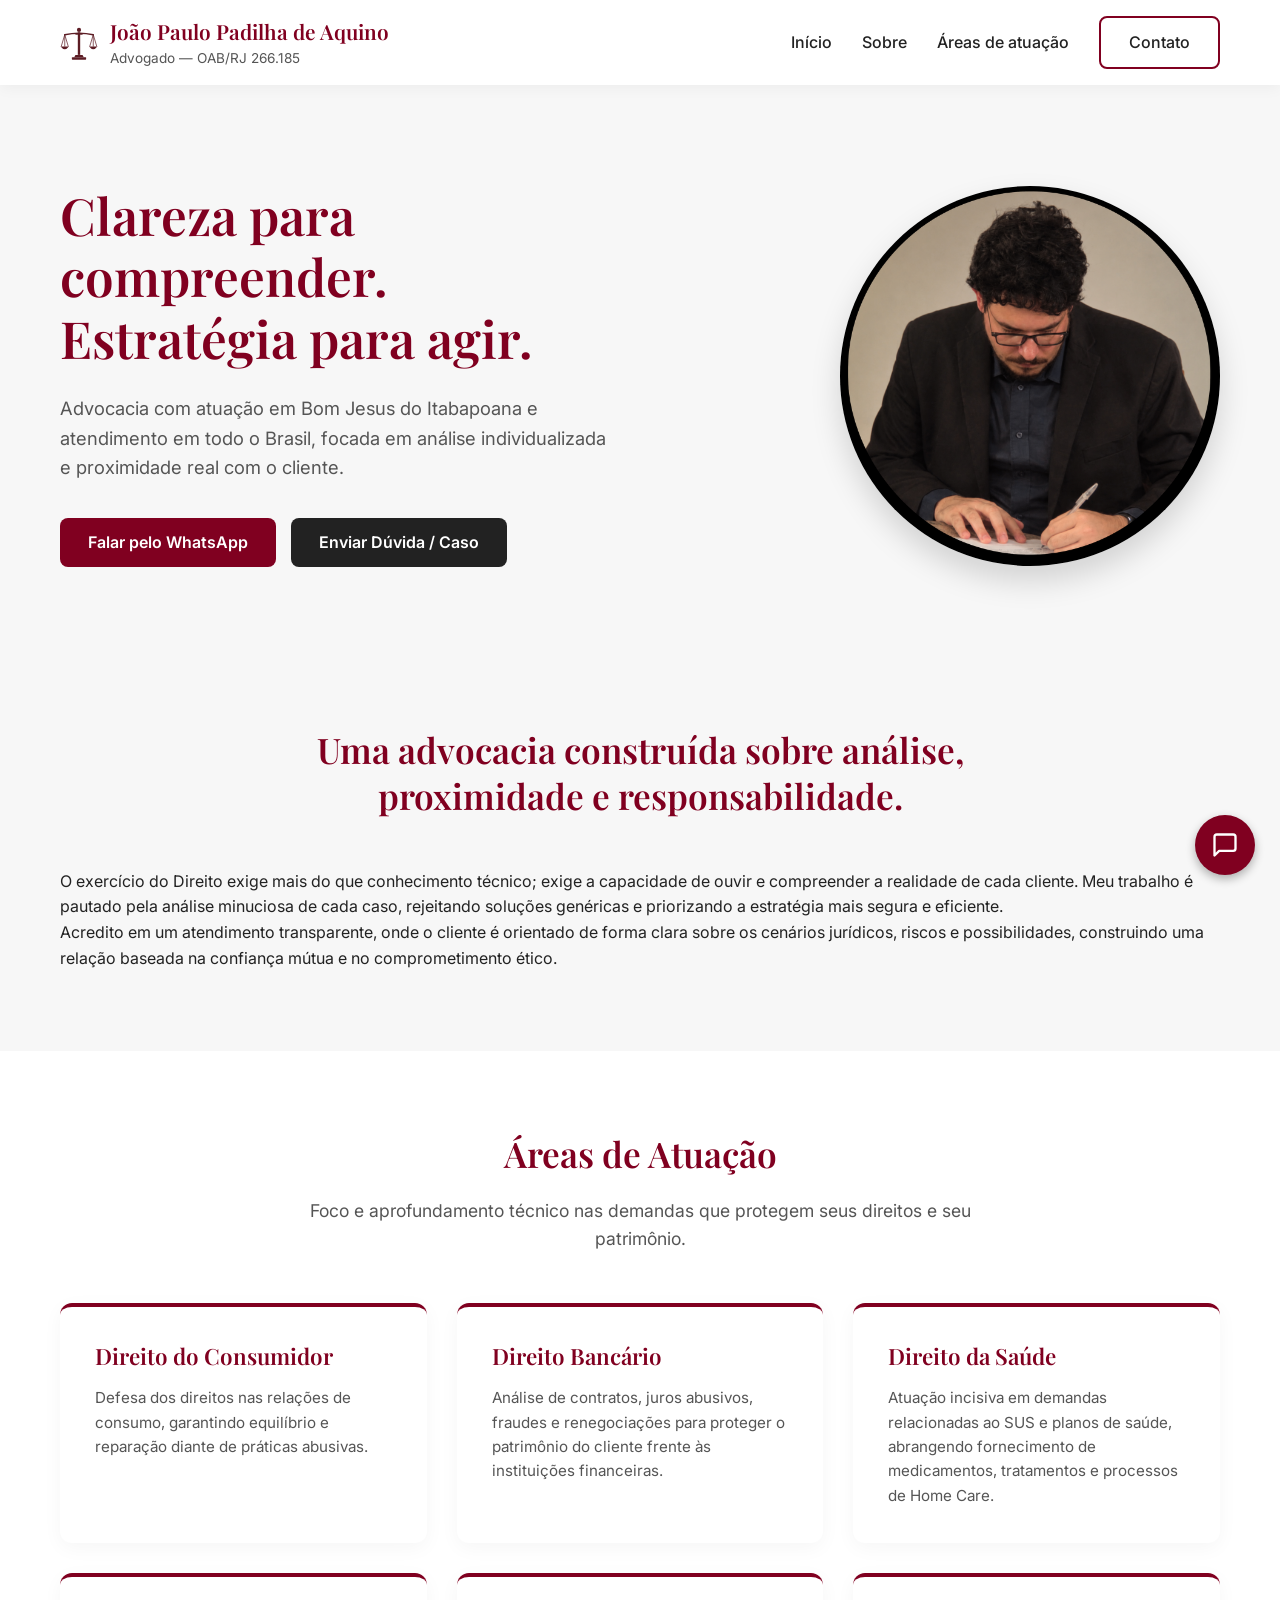
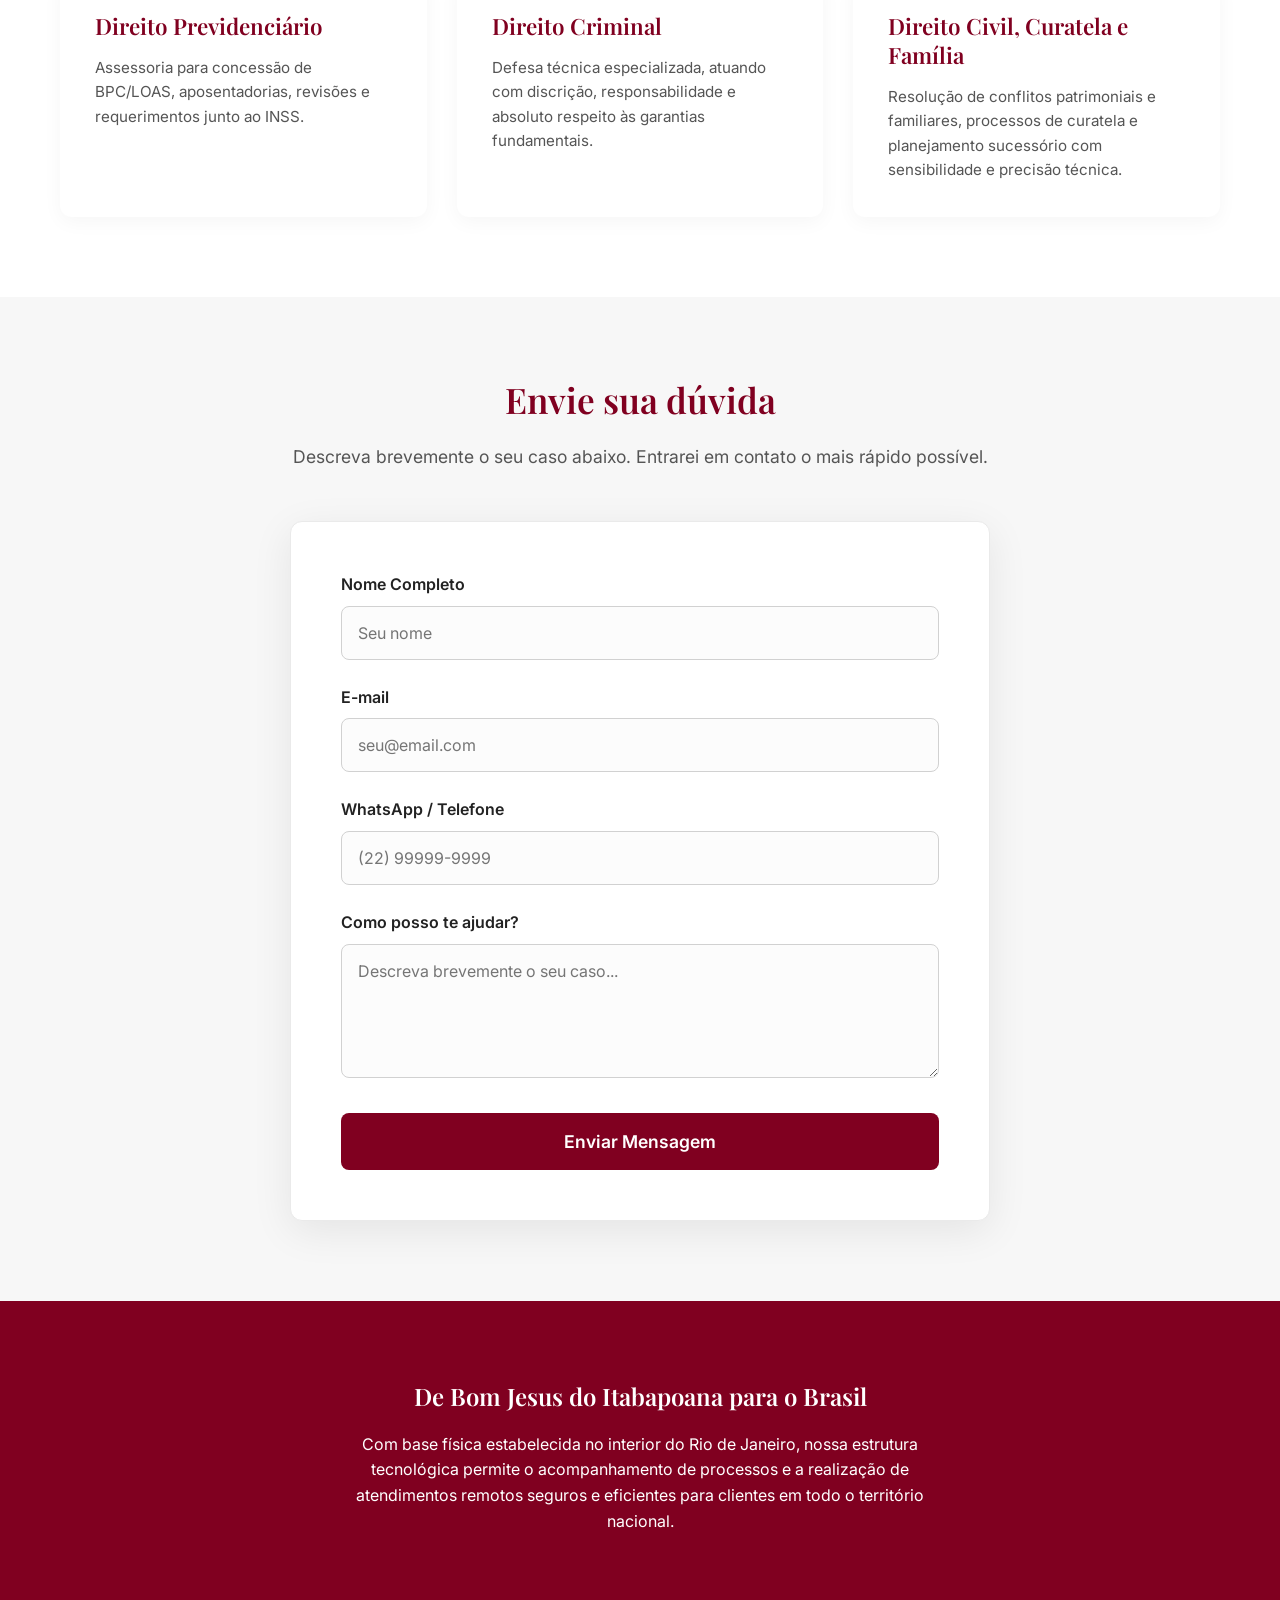
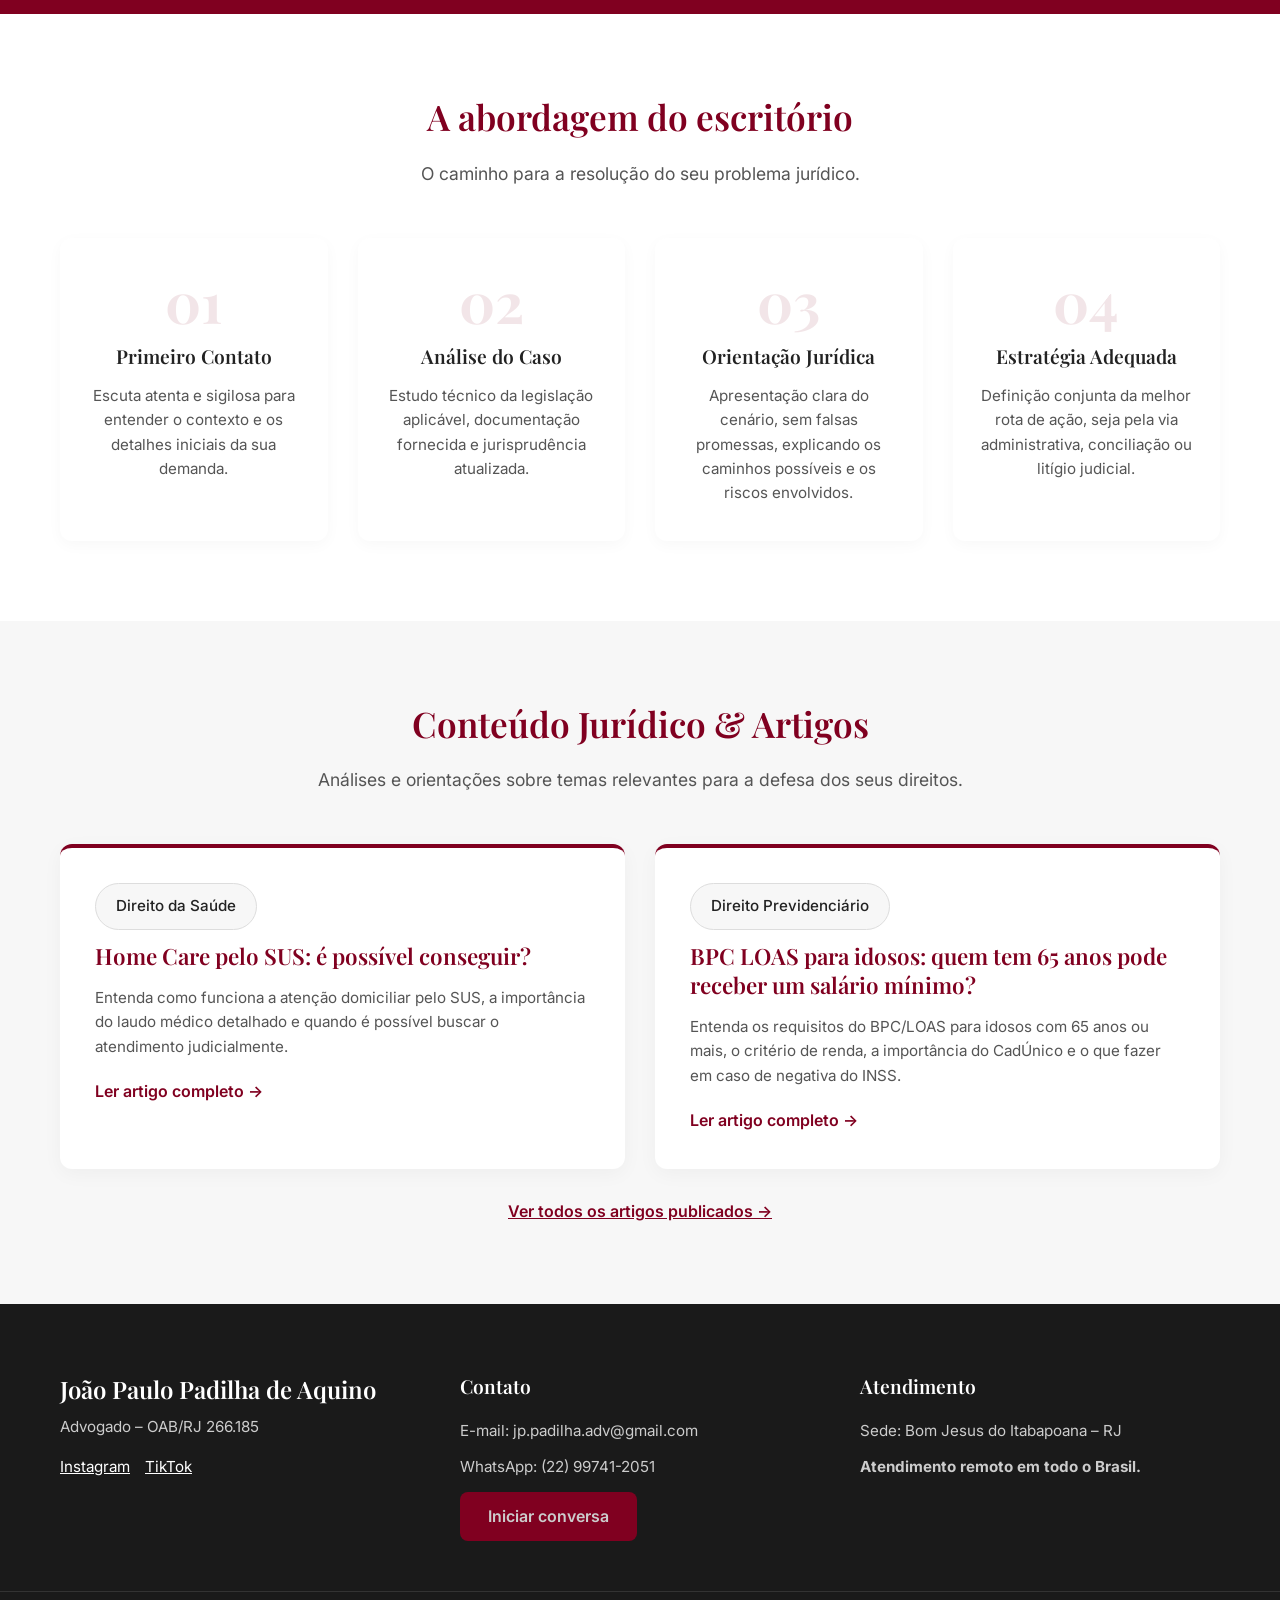
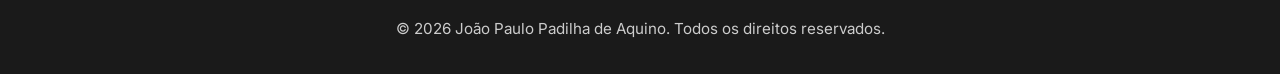
==== preview.html @ 056422fe "Create preview.html" ====
<!DOCTYPE html>
<html lang="pt-BR">
<head>
    <meta charset="UTF-8">
    <meta name="viewport" content="width=device-width, initial-scale=1.0">
    
    <!-- SEO Básico -->
    <title>João Paulo Padilha de Aquino | Advogado em Bom Jesus do Itabapoana - RJ</title>
    
    <!-- Favicon (O ícone da aba do navegador) -->
    <link rel="icon" type="image/svg+xml" href="assets/logo-balanca-svg.svg">
    
    <meta name="description" content="Advocacia especializada em Direito do Consumidor, Bancário, Saúde, Criminal, Previdenciário e Civil. Atendimento em Bom Jesus do Itabapoana e em todo o Brasil.">
    <meta name="keywords" content="advogado Bom Jesus do Itabapoana, advogado BPC LOAS, advogado direito bancário, advogado home care, advogado criminal">
    
    <!-- Open Graph (Redes Sociais e WhatsApp) -->
    <meta property="og:title" content="João Paulo Padilha de Aquino | Advocacia Estratégica">
    <meta property="og:description" content="Análise individualizada e atendimento próximo. Atuação presencial e remota em todo o Brasil.">
    <meta property="og:type" content="website">
    <meta property="og:url" content="https://joaopaulopadilha.adv.br/">
    
    <!-- Canonical -->
    <link rel="canonical" href="https://joaopaulopadilha.adv.br/">

    <!-- Fontes do Google -->
    <link rel="preconnect" href="https://fonts.googleapis.com">
    <link rel="preconnect" href="https://fonts.gstatic.com" crossorigin>
    <link href="https://fonts.googleapis.com/css2?family=Inter:wght@300;400;600&family=Playfair+Display:ital,wght@0,400;0,600;1,400&display=swap" rel="stylesheet">
    
    <!-- CSS -->
    <link rel="stylesheet" href="style.css">

    <!-- Schema.org para SEO Local/Profissional -->
    <script type="application/ld+json">
    {
      "@context": "https://schema.org",
      "@type": "LegalService",
      "name": "João Paulo Padilha de Aquino - Advogado",
      "image": "https://joaopaulopadilha.adv.br/assets/foto-perfil.png",
      "@id": "",
      "url": "https://joaopaulopadilha.adv.br",
      "telephone": "+5522997412051",
      "address": {
        "@type": "PostalAddress",
        "addressLocality": "Bom Jesus do Itabapoana",
        "addressRegion": "RJ",
        "addressCountry": "BR"
      }
    }
    </script>
</head>
<body>

    <!-- CABEÇALHO -->
    <header class="header">
        <div class="container header-content">
            <!-- Logotipo e Nome -->
            <div class="brand" style="display: flex; align-items: center; gap: 12px;">
                <img src="assets/logo-balanca-svg.svg" alt="Logotipo Balança da Justiça" width="38" height="38">
                <div style="display: flex; flex-direction: column;">
                    <span class="brand-name">João Paulo Padilha de Aquino</span>
                    <span class="brand-title">Advogado &mdash; OAB/RJ 266.185</span>
                </div>
            </div>
            
            <button class="menu-toggle" aria-label="Abrir menu">
                <span></span><span></span><span></span>
            </button>

            <nav class="nav-menu">
                <ul>
                    <li><a href="#inicio">Início</a></li>
                    <li><a href="#sobre">Sobre</a></li>
                    <li><a href="#atuacao">Áreas de atuação</a></li>
                    <li><a href="#fale-conosco" class="btn-outline">Contato</a></li>
                </ul>
            </nav>
        </div>
    </header>

    <!-- HERO (Início) -->
    <section id="inicio" class="hero">
        <div class="container hero-container">
            <div class="hero-text">
                <h1>Clareza para compreender.<br>Estratégia para agir.</h1>
                <p>Advocacia com atuação em Bom Jesus do Itabapoana e atendimento em todo o Brasil, focada em análise individualizada e proximidade real com o cliente.</p>
                <div class="hero-buttons">
                    <a href="https://wa.me/5522997412051" target="_blank" class="btn-primary">Falar pelo WhatsApp</a>
                    <a href="#fale-conosco" class="btn-secondary">Enviar Dúvida / Caso</a>
                </div>
            </div>
            <div class="hero-image">
                <img src="assets/foto-perfil.png" alt="João Paulo Padilha de Aquino - Advogado" loading="lazy">
            </div>
        </div>
    </section>

    <!-- SOBRE -->
    <section id="sobre" class="section bg-light">
        <div class="container">
            <div class="section-header">
                <h2>Uma advocacia construída sobre análise, proximidade e responsabilidade.</h2>
            </div>
            <div class="sobre-content">
                <p>O exercício do Direito exige mais do que conhecimento técnico; exige a capacidade de ouvir e compreender a realidade de cada cliente. Meu trabalho é pautado pela análise minuciosa de cada caso, rejeitando soluções genéricas e priorizando a estratégia mais segura e eficiente.</p>
                <p>Acredito em um atendimento transparente, onde o cliente é orientado de forma clara sobre os cenários jurídicos, riscos e possibilidades, construindo uma relação baseada na confiança mútua e no comprometimento ético.</p>
            </div>
        </div>
    </section>

    <!-- ÁREAS DE ATUAÇÃO -->
    <section id="atuacao" class="section">
        <div class="container">
            <div class="section-header">
                <h2>Áreas de Atuação</h2>
                <p>Foco e aprofundamento técnico nas demandas que protegem seus direitos e seu patrimônio.</p>
            </div>
            <div class="grid-cards">
                <article class="card">
                    <h3>Direito do Consumidor</h3>
                    <p>Defesa dos direitos nas relações de consumo, garantindo equilíbrio e reparação diante de práticas abusivas.</p>
                </article>
                <article class="card">
                    <h3>Direito Bancário</h3>
                    <p>Análise de contratos, juros abusivos, fraudes e renegociações para proteger o patrimônio do cliente frente às instituições financeiras.</p>
                </article>
                <article class="card">
                    <h3>Direito da Saúde</h3>
                    <p>Atuação incisiva em demandas relacionadas ao SUS e planos de saúde, abrangendo fornecimento de medicamentos, tratamentos e processos de Home Care.</p>
                </article>
                <article class="card">
                    <h3>Direito Previdenciário</h3>
                    <p>Assessoria para concessão de BPC/LOAS, aposentadorias, revisões e requerimentos junto ao INSS.</p>
                </article>
                <article class="card">
                    <h3>Direito Criminal</h3>
                    <p>Defesa técnica especializada, atuando com discrição, responsabilidade e absoluto respeito às garantias fundamentais.</p>
                </article>
                <article class="card">
                    <h3>Direito Civil, Curatela e Família</h3>
                    <p>Resolução de conflitos patrimoniais e familiares, processos de curatela e planejamento sucessório com sensibilidade e precisão técnica.</p>
                </article>
            </div>
        </div>
    </section>

    <!-- FORMULÁRIO DE CONTATO -->
    <section id="fale-conosco" class="section bg-light">
        <div class="container">
            <div class="section-header">
                <h2>Envie sua dúvida</h2>
                <p>Descreva brevemente o seu caso abaixo. Entrarei em contato o mais rápido possível.</p>
            </div>
            
            <div class="form-container">
                <!-- O FormSubmit envia direto para o seu e-mail -->
                <form action="https://formsubmit.co/jp.padilha.adv@gmail.com" method="POST" class="contact-form">
                    
                    <!-- Configurações ocultas do FormSubmit -->
                    <input type="hidden" name="_captcha" value="false">
                    <input type="hidden" name="_next" value="https://joaopaulopadilha.adv.br/">
                    <input type="hidden" name="_subject" value="Novo contato pelo site!">
                    
                    <div class="form-group">
                        <label for="nome">Nome Completo</label>
                        <input type="text" id="nome" name="Nome" placeholder="Seu nome" required>
                    </div>

                    <div class="form-group">
                        <label for="email">E-mail</label>
                        <input type="email" id="email" name="Email" placeholder="seu@email.com" required>
                    </div>

                    <div class="form-group">
                        <label for="telefone">WhatsApp / Telefone</label>
                        <input type="tel" id="telefone" name="Telefone" placeholder="(22) 99999-9999" required>
                    </div>

                    <div class="form-group">
                        <label for="mensagem">Como posso te ajudar?</label>
                        <textarea id="mensagem" name="Mensagem" rows="5" placeholder="Descreva brevemente o seu caso..." required></textarea>
                    </div>

                    <button type="submit" class="btn-primary" style="width: 100%; text-align: center; justify-content: center;">Enviar Mensagem</button>
                </form>
            </div>
        </div>
    </section>

    <!-- ATUAÇÃO REGIONAL -->
    <section id="regional" class="section bg-burgundy text-white">
        <div class="container text-center">
            <h2 class="font-serif">De Bom Jesus do Itabapoana para o Brasil</h2>
            <p class="max-w-600">Com base física estabelecida no interior do Rio de Janeiro, nossa estrutura tecnológica permite o acompanhamento de processos e a realização de atendimentos remotos seguros e eficientes para clientes em todo o território nacional.</p>
        </div>
    </section>

    <!-- COMO POSSO AJUDAR -->
    <section id="como-ajudar" class="section">
        <div class="container">
            <div class="section-header">
                <h2>A abordagem do escritório</h2>
                <p>O caminho para a resolução do seu problema jurídico.</p>
            </div>
            <div class="timeline">
                <div class="step">
                    <span class="step-num">01</span>
                    <h4>Primeiro Contato</h4>
                    <p>Escuta atenta e sigilosa para entender o contexto e os detalhes iniciais da sua demanda.</p>
                </div>
                <div class="step">
                    <span class="step-num">02</span>
                    <h4>Análise do Caso</h4>
                    <p>Estudo técnico da legislação aplicável, documentação fornecida e jurisprudência atualizada.</p>
                </div>
                <div class="step">
                    <span class="step-num">03</span>
                    <h4>Orientação Jurídica</h4>
                    <p>Apresentação clara do cenário, sem falsas promessas, explicando os caminhos possíveis e os riscos envolvidos.</p>
                </div>
                <div class="step">
                    <span class="step-num">04</span>
                    <h4>Estratégia Adequada</h4>
                    <p>Definição conjunta da melhor rota de ação, seja pela via administrativa, conciliação ou litígio judicial.</p>
                </div>
            </div>
        </div>
    </section>

    <!-- CONTEÚDO JURÍDICO / ARTIGOS -->
    <section id="conteudo" class="section bg-light">
        <div class="container">
            <div class="section-header">
                <h2>Conteúdo Jurídico & Artigos</h2>
                <p>Análises e orientações sobre temas relevantes para a defesa dos seus direitos.</p>
            </div>
            
            <div class="grid-cards" style="margin-bottom: 30px;">
                <!-- Artigo Home Care -->
                <article class="card">
                    <span class="tag" style="display: inline-block; margin-bottom: 12px; background-color: var(--bg-light);">Direito da Saúde</span>
                    <h3>Home Care pelo SUS: é possível conseguir?</h3>
                    <p>Entenda como funciona a atenção domiciliar pelo SUS, a importância do laudo médico detalhado e quando é possível buscar o atendimento judicialmente.</p>
                    <a href="artigos/artigo-home-care.html" style="display: inline-block; margin-top: 20px; color: var(--primary); font-weight: 600;">Ler artigo completo &rarr;</a>
                </article>

                <!-- Artigo BPC/LOAS -->
                <article class="card">
                    <span class="tag" style="display: inline-block; margin-bottom: 12px; background-color: var(--bg-light);">Direito Previdenciário</span>
                    <h3>BPC LOAS para idosos: quem tem 65 anos pode receber um salário mínimo?</h3>
                    <p>Entenda os requisitos do BPC/LOAS para idosos com 65 anos ou mais, o critério de renda, a importância do CadÚnico e o que fazer em caso de negativa do INSS.</p>
                    <a href="artigos/bpc-loas-idosos.html" style="display: inline-block; margin-top: 20px; color: var(--primary); font-weight: 600;">Ler artigo completo &rarr;</a>
                </article>
            </div>

            <div style="text-align: center;">
                <a href="artigos/todos-os-artigos.html" style="color: var(--primary); font-weight: 600; font-size: 1rem; text-decoration: underline;">Ver todos os artigos publicados &rarr;</a>
            </div>
        </div>
    </section>

    <!-- FOOTER / CONTATO -->
    <footer id="contato" class="footer">
        <div class="container footer-grid">
            <div class="footer-brand">
                <h3 class="font-serif">João Paulo Padilha de Aquino</h3>
                <p>Advogado – OAB/RJ 266.185</p>
                <!-- Redes Sociais no Rodapé -->
                <div style="display: flex; gap: 15px; margin-top: 15px;">
                    <a href="https://www.instagram.com/jp.padilha.advogado/" target="_blank" style="color: inherit; text-decoration: underline; font-size: 0.95rem;">Instagram</a>
                    <a href="https://www.tiktok.com/@drjppadilha" target="_blank" style="color: inherit; text-decoration: underline; font-size: 0.95rem;">TikTok</a>
                </div>
            </div>
            <div class="footer-contact">
                <h4>Contato</h4>
                <p>E-mail: <a href="mailto:jp.padilha.adv@gmail.com">jp.padilha.adv@gmail.com</a></p>
                <p>WhatsApp: <a href="https://wa.me/5522997412051" target="_blank">(22) 99741-2051</a></p>
                <a href="https://wa.me/5522997412051" target="_blank" class="btn-primary mt-2">Iniciar conversa</a>
            </div>
            <div class="footer-location">
                <h4>Atendimento</h4>
                <p>Sede: Bom Jesus do Itabapoana – RJ</p>
                <p><strong>Atendimento remoto em todo o Brasil.</strong></p>
            </div>
        </div>
        <div class="footer-bottom">
            <p>&copy; <span id="year"></span> João Paulo Padilha de Aquino. Todos os direitos reservados.</p>
        </div>
    </footer>

    <!-- BOTÃO FLUTUANTE PARA O FORMULÁRIO (Fixo no canto inferior direito, na cor do site) -->
    <a href="#fale-conosco" aria-label="Enviar Dúvida" style="position: fixed; bottom: 25px; right: 25px; background-color: var(--primary); color: white; width: 60px; height: 60px; border-radius: 50%; display: flex; align-items: center; justify-content: center; box-shadow: 0 4px 10px rgba(0,0,0,0.3); z-index: 9999; transition: transform 0.3s ease;">
        <svg viewBox="0 0 24 24" width="28" height="28" fill="none" stroke="currentColor" stroke-width="2" stroke-linecap="round" stroke-linejoin="round">
            <path d="M21 15a2 2 0 0 1-2 2H7l-4 4V5a2 2 0 0 1 2-2h14a2 2 0 0 1 2 2z"></path>
        </svg>
    </a>

    <!-- Arquivo JavaScript -->
    <script src="script.js"></script>
</body>
</html>
---- style.css ----
/* =========================================
   VARIÁVEIS DE CORES E FONTES
   ========================================= */
:root {
    --primary: #800020; /* Bordô / Vinho */
    --primary-hover: #5e0017;
    --text-dark: #222222;
    --text-light: #555555;
    --bg-light: #f7f7f7;
    --white: #ffffff;
    --font-sans: 'Inter', sans-serif;
    --font-serif: 'Playfair Display', serif;
}

/* =========================================
   RESET E CONFIGURAÇÕES GERAIS
   ========================================= */
* {
    margin: 0;
    padding: 0;
    box-sizing: border-box;
}

html {
    scroll-behavior: smooth;
}

body {
    font-family: var(--font-sans);
    color: var(--text-dark);
    line-height: 1.6;
    background-color: var(--white);
}

a {
    text-decoration: none;
    color: inherit;
    transition: all 0.3s ease;
}

ul {
    list-style: none;
}

img {
    max-width: 100%;
    height: auto;
    display: block;
}

/* =========================================
   CLASSES UTILITÁRIAS
   ========================================= */
.container {
    max-width: 1200px;
    margin: 0 auto;
    padding: 0 20px;
}

.section {
    padding: 80px 0;
}

.bg-light {
    background-color: var(--bg-light);
}

.bg-burgundy {
    background-color: var(--primary);
    color: var(--white);
}

.text-center {
    text-align: center;
}

.max-w-600 {
    max-width: 600px;
    margin: 0 auto;
}

.font-serif {
    font-family: var(--font-serif);
}

/* =========================================
   TIPOGRAFIA
   ========================================= */
h1, h2, h3, h4 {
    font-family: var(--font-serif);
    font-weight: 600;
    color: var(--text-dark);
    margin-bottom: 20px;
    line-height: 1.3;
}

.bg-burgundy h2 {
    color: var(--white);
}

.section-header {
    text-align: center;
    margin-bottom: 50px;
    max-width: 700px;
    margin-left: auto;
    margin-right: auto;
}

.section-header h2 {
    font-size: 2.2rem;
    color: var(--primary);
}

.section-header p {
    color: var(--text-light);
    font-size: 1.1rem;
}

/* =========================================
   BOTÕES
   ========================================= */
.btn-primary, .btn-secondary, .btn-outline {
    display: inline-flex;
    align-items: center;
    justify-content: center;
    padding: 12px 28px;
    border-radius: 8px;
    font-family: var(--font-sans);
    font-weight: 600;
    font-size: 1rem;
    cursor: pointer;
    border: none;
    transition: background-color 0.3s, transform 0.2s;
}

.btn-primary {
    background-color: var(--primary);
    color: var(--white);
}

.btn-primary:hover {
    background-color: var(--primary-hover);
    transform: translateY(-2px);
    color: var(--white);
}

.btn-secondary {
    background-color: var(--text-dark);
    color: var(--white);
}

.btn-secondary:hover {
    background-color: #000;
    transform: translateY(-2px);
    color: var(--white);
}

.btn-outline {
    border: 2px solid var(--primary);
    color: var(--primary);
    background: transparent;
}

.btn-outline:hover {
    background-color: var(--primary);
    color: var(--white);
}

/* =========================================
   CABEÇALHO E NAVEGAÇÃO
   ========================================= */
.header {
    position: sticky;
    top: 0;
    background: var(--white);
    box-shadow: 0 2px 15px rgba(0,0,0,0.05);
    z-index: 1000;
    padding: 15px 0;
}

.header-content {
    display: flex;
    justify-content: space-between;
    align-items: center;
}

.brand-name {
    font-family: var(--font-serif);
    font-weight: 600;
    font-size: 1.3rem;
    color: var(--primary);
}

.brand-title {
    font-size: 0.85rem;
    color: var(--text-light);
}

.nav-menu ul {
    display: flex;
    gap: 30px;
    align-items: center;
}

.nav-menu a {
    font-weight: 500;
    font-size: 1rem;
    color: var(--text-dark);
}

.nav-menu a:hover {
    color: var(--primary);
}

.menu-toggle {
    display: none;
    background: none;
    border: none;
    cursor: pointer;
    width: 30px;
    height: 22px;
    position: relative;
}

.menu-toggle span {
    display: block;
    height: 2px;
    background-color: var(--primary);
    margin-bottom: 6px;
    border-radius: 2px;
    transition: 0.3s;
}

/* =========================================
   HERO (INÍCIO)
   ========================================= */
.hero {
    padding: 100px 0 80px;
    background-color: var(--bg-light);
}

.hero-container {
    display: flex;
    align-items: center;
    justify-content: space-between;
    gap: 60px;
}

.hero-text {
    flex: 1;
}

.hero-text h1 {
    font-size: 3.2rem;
    line-height: 1.2;
    color: var(--primary);
    margin-bottom: 25px;
}

.hero-text p {
    font-size: 1.15rem;
    color: var(--text-light);
    margin-bottom: 35px;
}

.hero-buttons {
    display: flex;
    gap: 15px;
}

.hero-image {
    flex: 1;
    display: flex;
    justify-content: flex-end;
}

/* CORREÇÃO DEFINITIVA DA IMAGEM REDONDA E SEM FUNDO */
.hero-image img {
    width: 380px;
    height: 380px;
    object-fit: cover;
    border-radius: 50%;
    box-shadow: 0 15px 30px rgba(0,0,0,0.15);
    background-color: transparent;
}

/* =========================================
   ÁREAS DE ATUAÇÃO (CARDS)
   ========================================= */
.grid-cards {
    display: grid;
    grid-template-columns: repeat(auto-fit, minmax(320px, 1fr));
    gap: 30px;
}

.card {
    background: var(--white);
    padding: 35px;
    border-radius: 12px;
    box-shadow: 0 5px 20px rgba(0,0,0,0.04);
    border-top: 4px solid var(--primary);
    transition: transform 0.3s ease, box-shadow 0.3s ease;
}

.card:hover {
    transform: translateY(-8px);
    box-shadow: 0 10px 30px rgba(0,0,0,0.08);
}

.card h3 {
    color: var(--primary);
    font-size: 1.4rem;
    margin-bottom: 15px;
}

.card p {
    color: var(--text-light);
    font-size: 0.95rem;
}

/* =========================================
   COMO POSSO AJUDAR (TIMELINE)
   ========================================= */
.timeline {
    display: grid;
    grid-template-columns: repeat(auto-fit, minmax(240px, 1fr));
    gap: 30px;
}

.step {
    background: var(--white);
    padding: 35px 25px;
    border-radius: 12px;
    box-shadow: 0 4px 15px rgba(0,0,0,0.03);
    text-align: center;
}

.step-num {
    display: block;
    font-family: var(--font-serif);
    font-size: 3.5rem;
    color: rgba(128, 0, 32, 0.1); 
    font-weight: 700;
    margin-bottom: 15px;
    line-height: 1;
}

.step h4 {
    font-size: 1.2rem;
    margin-bottom: 15px;
    color: var(--text-dark);
}

.step p {
    font-size: 0.95rem;
    color: var(--text-light);
}

/* =========================================
   CONTEÚDO (TAGS)
   ========================================= */
.tags-container {
    display: flex;
    flex-wrap: wrap;
    gap: 15px;
    justify-content: center;
}

.tag {
    background: var(--bg-light);
    border: 1px solid #ddd;
    padding: 10px 20px;
    border-radius: 30px;
    font-size: 0.95rem;
    font-weight: 500;
    color: var(--text-dark);
}

/* =========================================
   FORMULÁRIO DE CONTATO (O NOVO QUADRO)
   ========================================= */
#fale-conosco {
    padding: 80px 0;
    background-color: var(--bg-light);
    display: block;
}

.form-container {
    width: 100%;
    max-width: 700px; 
    margin: 0 auto; 
    background-color: var(--white); 
    padding: 50px; 
    border-radius: 12px; 
    box-shadow: 0 10px 40px rgba(0, 0, 0, 0.08); 
    border: 1px solid #eaeaea; 
}

.contact-form {
    display: flex;
    flex-direction: column;
    gap: 25px; 
    width: 100%;
}

.form-group {
    display: flex;
    flex-direction: column;
    gap: 8px;
    text-align: left; 
}

.form-group label {
    font-weight: 600;
    color: var(--text-dark);
    font-size: 1rem;
}

.form-group input,
.form-group textarea {
    width: 100%; 
    box-sizing: border-box; 
    padding: 16px; 
    border: 1px solid #d1d1d1;
    border-radius: 8px;
    font-family: var(--font-sans);
    font-size: 1rem;
    background-color: #fcfcfc;
    transition: all 0.3s ease;
}

.form-group input:focus,
.form-group textarea:focus {
    outline: none;
    border-color: var(--primary); 
    background-color: var(--white);
    box-shadow: 0 0 0 4px rgba(128, 0, 32, 0.1);
}

.contact-form button[type="submit"] {
    width: 100%;
    cursor: pointer;
    border: none;
    font-size: 1.1rem;
    font-weight: 600;
    padding: 18px;
    border-radius: 8px;
    background-color: var(--primary);
    color: var(--white);
    margin-top: 10px;
    transition: background-color 0.3s;
}

.contact-form button[type="submit"]:hover {
    background-color: var(--primary-hover); 
}

/* =========================================
   RODAPÉ (FOOTER)
   ========================================= */
.footer {
    background-color: #1a1a1a;
    color: #ffffff;
    padding: 70px 0 20px;
}

.footer-grid {
    display: grid;
    grid-template-columns: repeat(auto-fit, minmax(250px, 1fr));
    gap: 40px;
    margin-bottom: 50px;
}

.footer-brand h3 {
    color: var(--white);
    font-size: 1.5rem;
    margin-bottom: 10px;
}

.footer-brand p {
    color: #aaaaaa;
}

.footer h4 {
    color: var(--white);
    margin-bottom: 20px;
    font-size: 1.2rem;
}

.footer p {
    color: #cccccc;
    margin-bottom: 12px;
    font-size: 0.95rem;
}

.footer a {
    color: #cccccc;
}

.footer a:hover {
    color: var(--white);
    text-decoration: underline;
}

.footer-bottom {
    text-align: center;
    border-top: 1px solid #333333;
    padding-top: 25px;
    color: #888888;
    font-size: 0.9rem;
}

/* =========================================
   RESPONSIVIDADE (CELULARES E TABLETS)
   ========================================= */
@media (max-width: 992px) {
    .hero-container {
        flex-direction: column;
        text-align: center;
        gap: 40px;
    }

    .hero-text h1 {
        font-size: 2.5rem;
    }

    .hero-buttons {
        justify-content: center;
    }

    .hero-image {
        justify-content: center;
    }
}

@media (max-width: 768px) {
    .menu-toggle {
        display: block; 
    }

    .nav-menu {
        display: none; 
    }

    .nav-menu.active {
        display: block;
        position: absolute;
        top: 100%;
        left: 0;
        width: 100%;
        background: var(--white);
        padding: 20px;
        box-shadow: 0 5px 15px rgba(0,0,0,0.1);
    }

    .nav-menu.active ul {
        flex-direction: column;
        align-items: flex-start;
        gap: 15px;
    }

    .hero-buttons {
        flex-direction: column;
        width: 100%;
    }

    .hero-buttons a {
        width: 100%;
    }

    .section {
        padding: 60px 0;
    }

    .form-container {
        padding: 30px 20px; 
    }
}
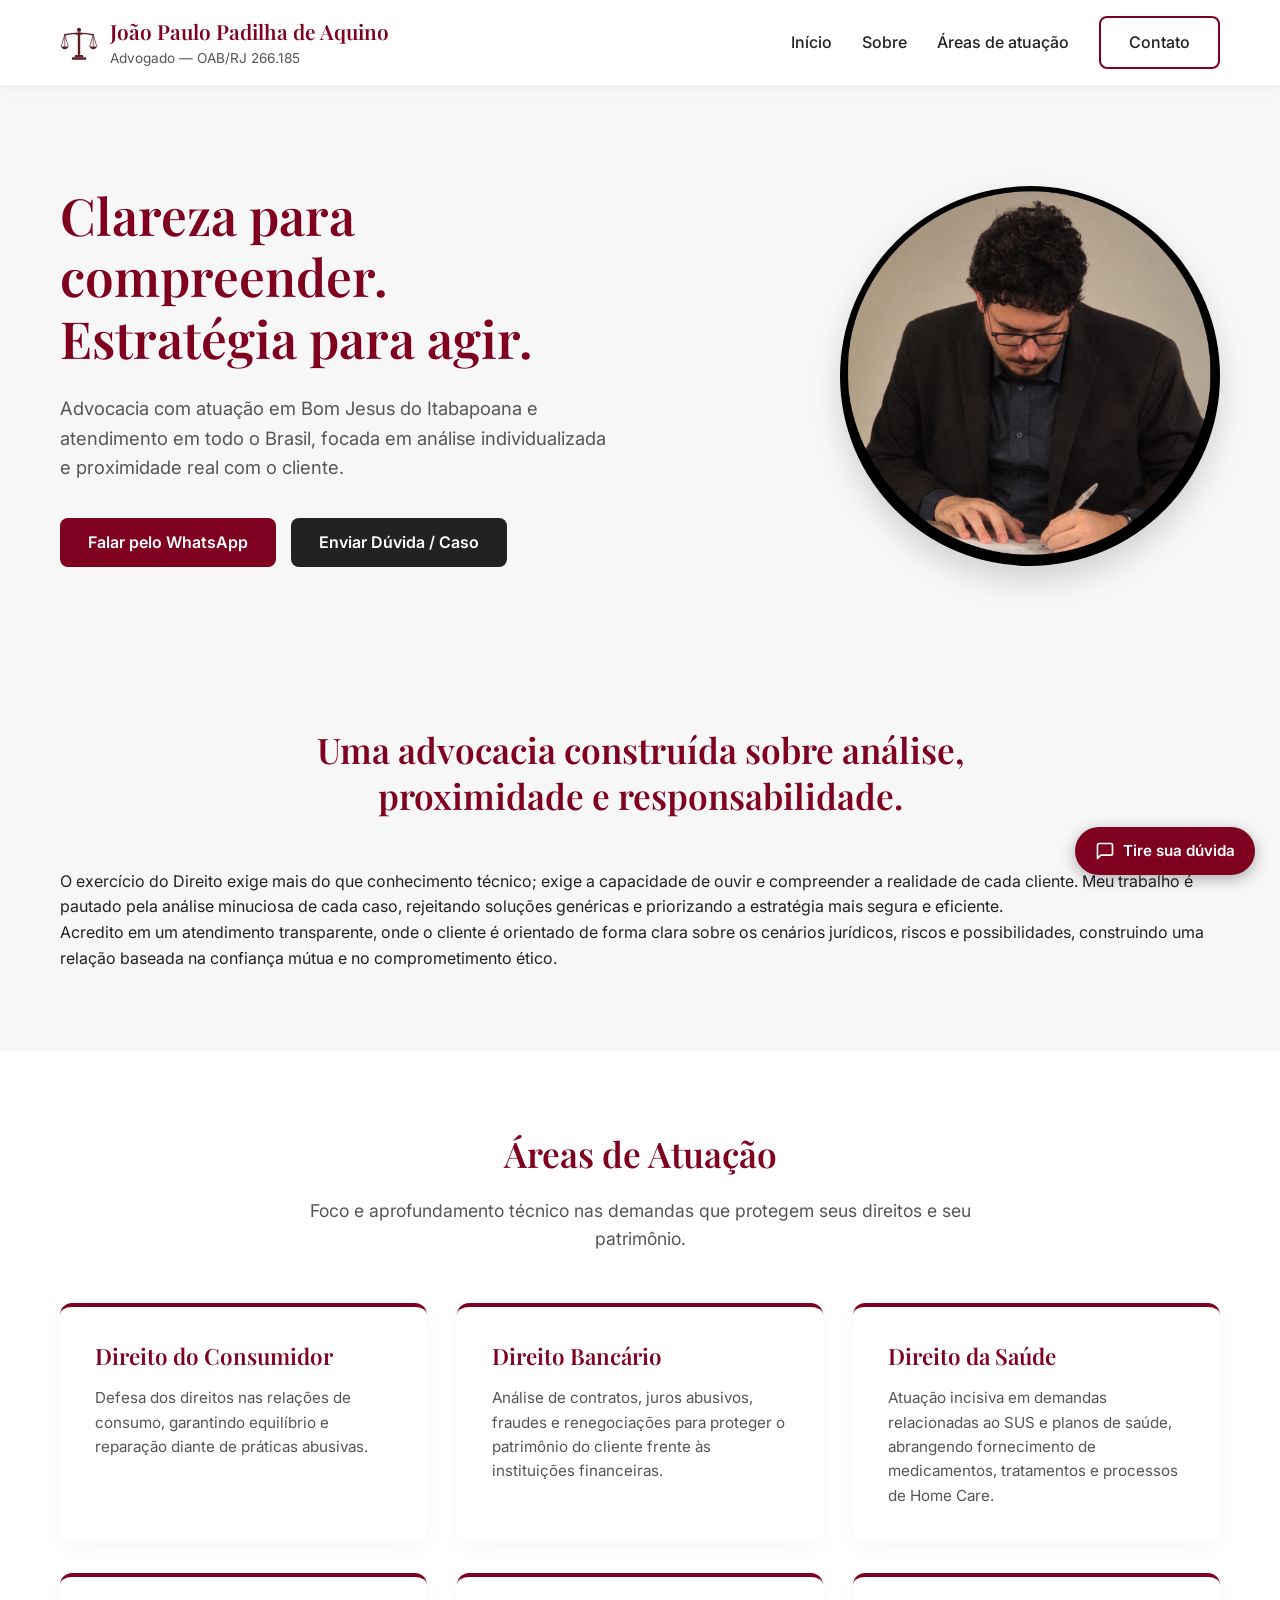
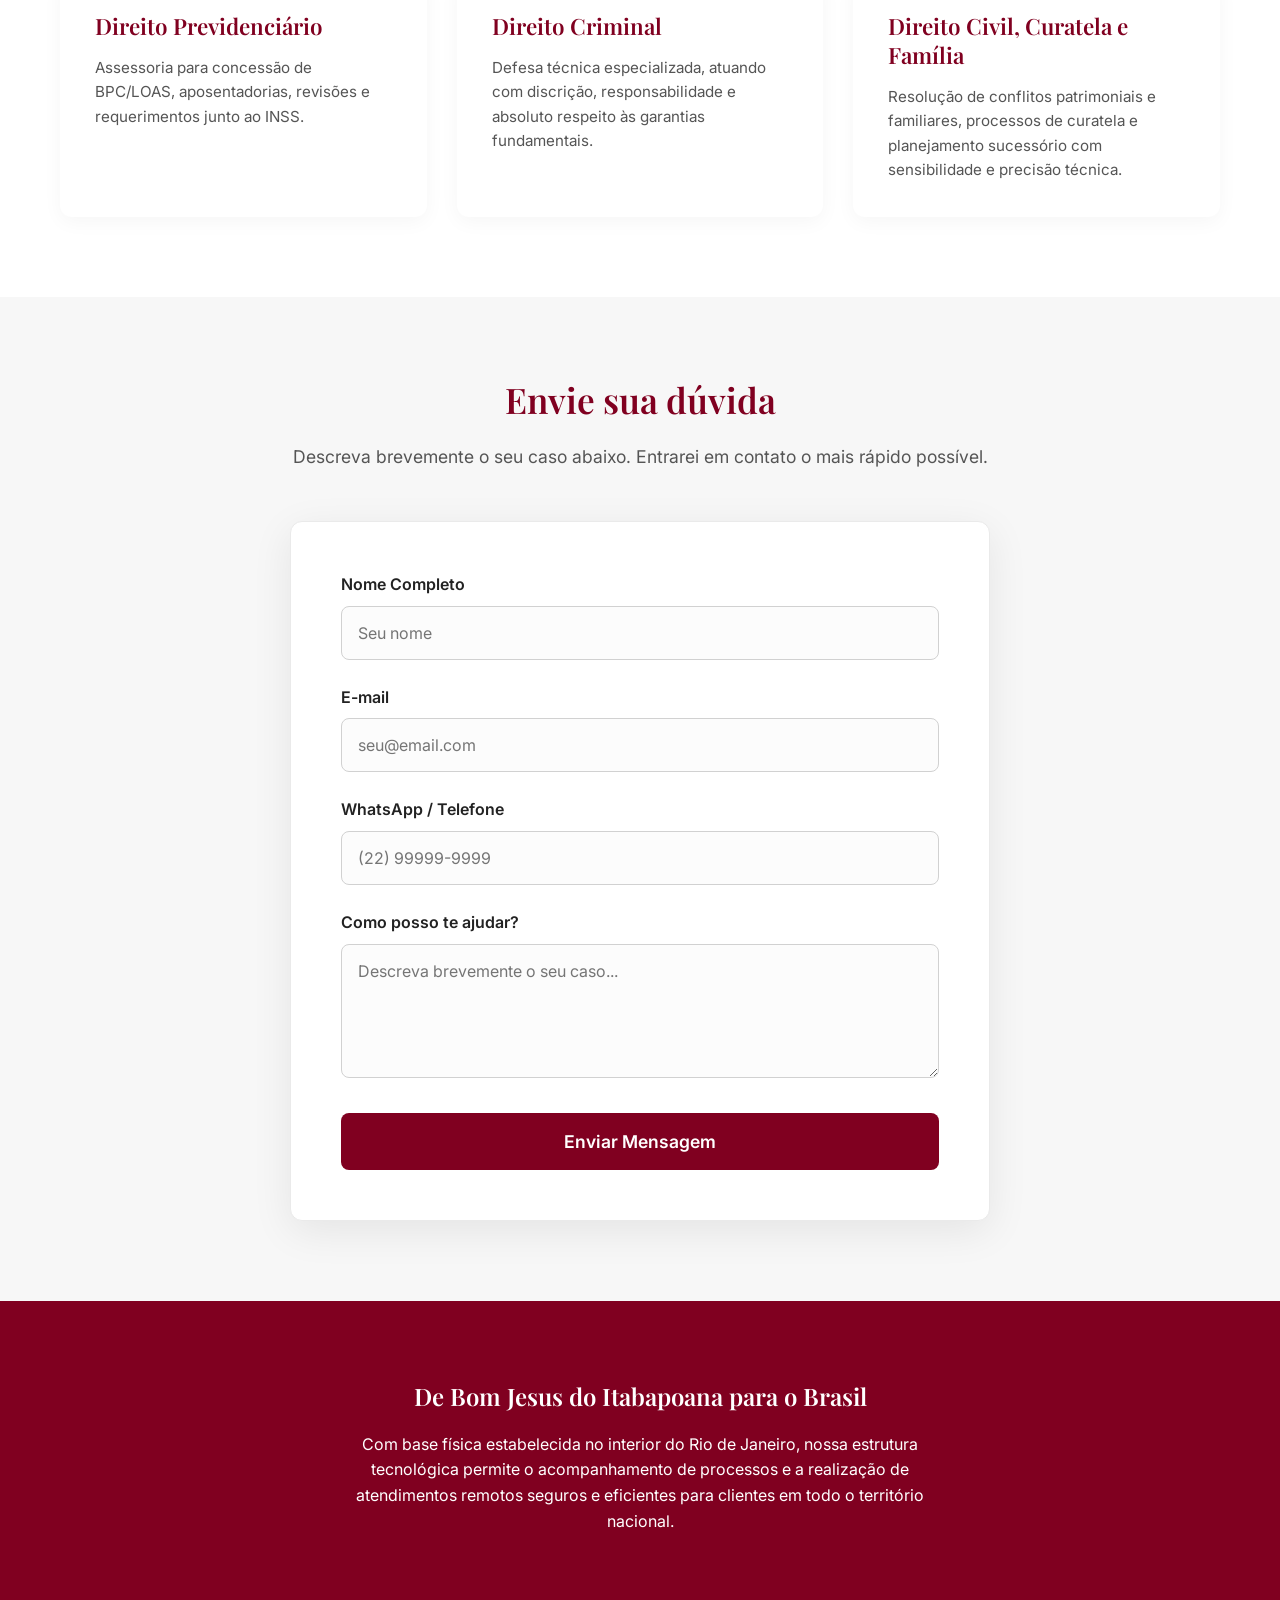
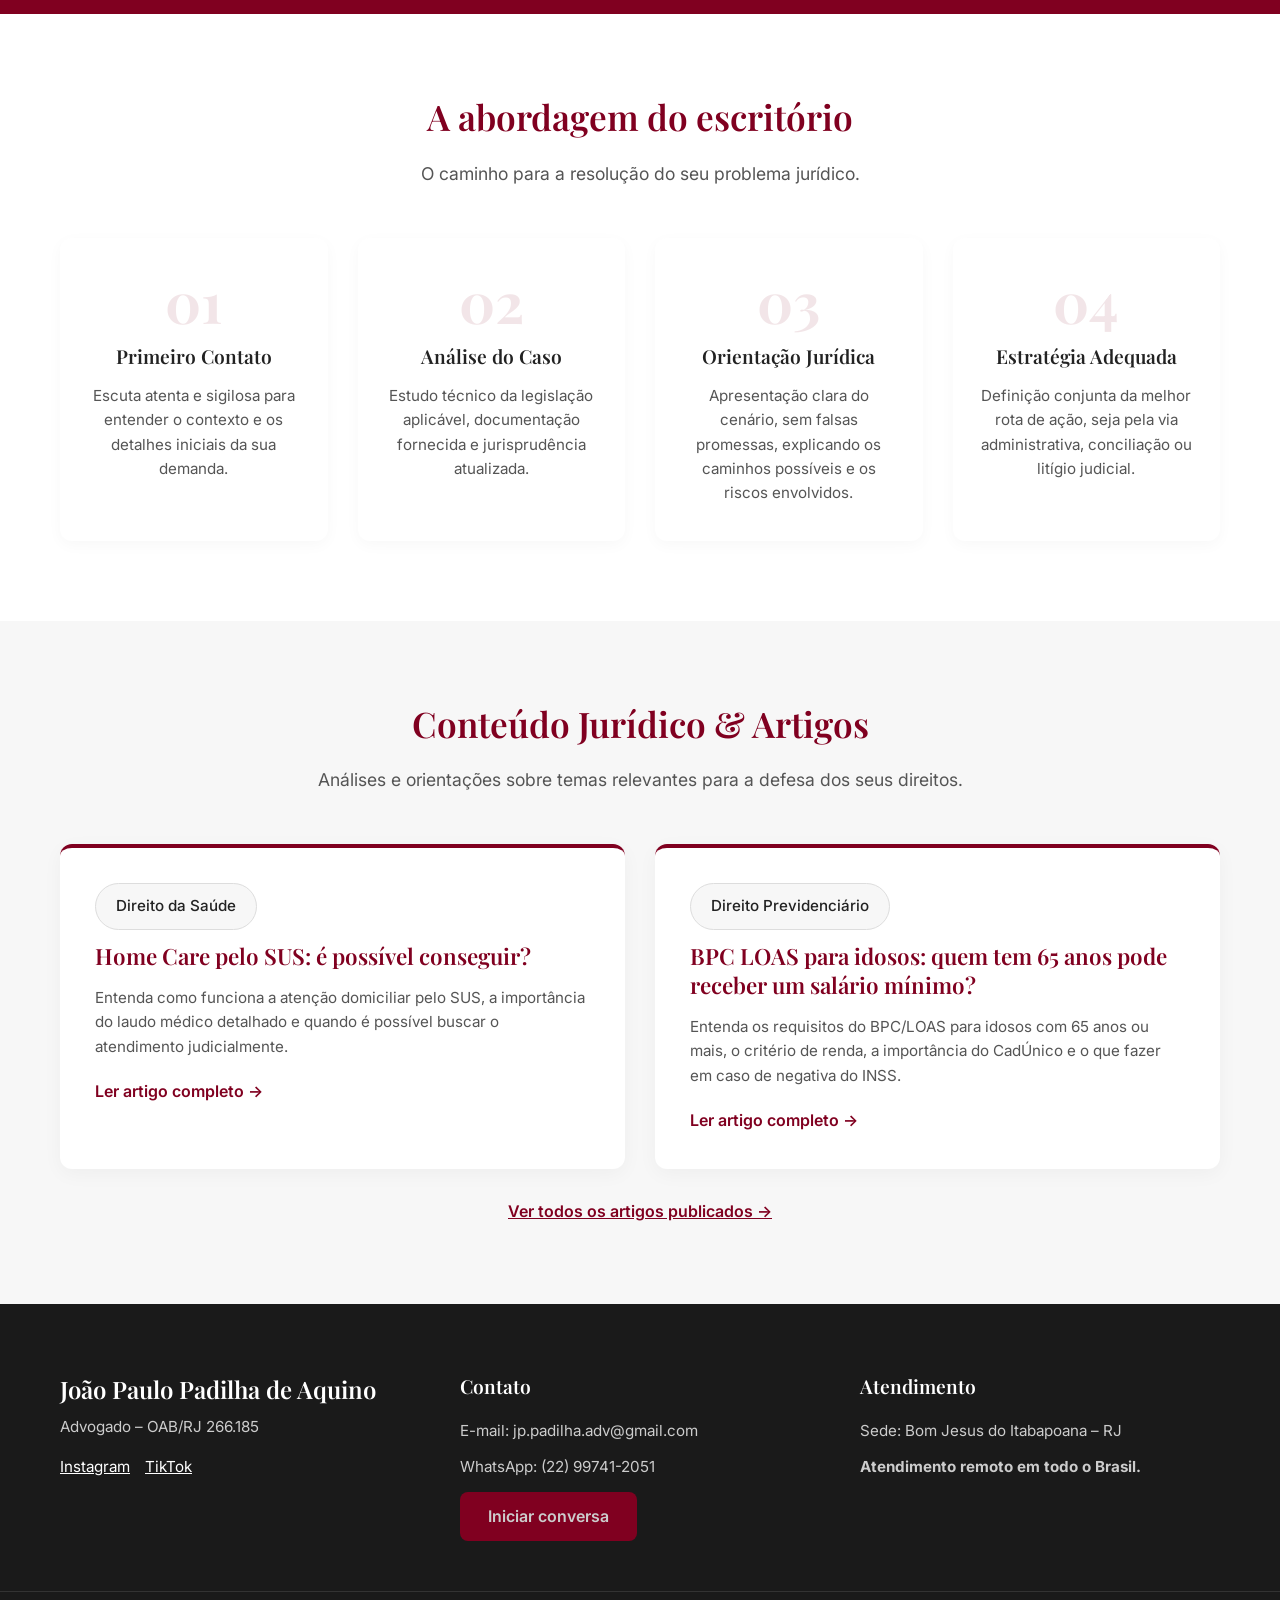
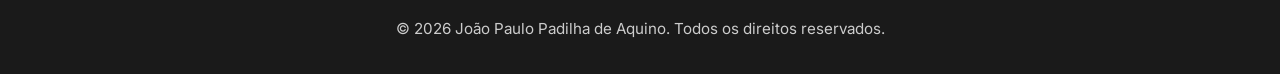
==== commit b6326320: "Update preview.html" ====
--- a/preview.html
+++ b/preview.html
@@ -288,11 +288,12 @@
         </div>
     </footer>
 
-    <!-- BOTÃO FLUTUANTE PARA O FORMULÁRIO (Fixo no canto inferior direito, na cor do site) -->
-    <a href="#fale-conosco" aria-label="Enviar Dúvida" style="position: fixed; bottom: 25px; right: 25px; background-color: var(--primary); color: white; width: 60px; height: 60px; border-radius: 50%; display: flex; align-items: center; justify-content: center; box-shadow: 0 4px 10px rgba(0,0,0,0.3); z-index: 9999; transition: transform 0.3s ease;">
-        <svg viewBox="0 0 24 24" width="28" height="28" fill="none" stroke="currentColor" stroke-width="2" stroke-linecap="round" stroke-linejoin="round">
+    <!-- BOTÃO FLUTUANTE "Tire sua dúvida" -->
+    <a href="#fale-conosco" aria-label="Tire sua dúvida" style="position: fixed; bottom: 25px; right: 25px; background-color: var(--primary); color: white; padding: 12px 20px; border-radius: 50px; display: flex; align-items: center; gap: 8px; font-family: 'Inter', sans-serif; font-size: 0.95rem; font-weight: 600; box-shadow: 0 4px 15px rgba(0,0,0,0.3); z-index: 9999; text-decoration: none; transition: transform 0.3s ease;">
+        <svg viewBox="0 0 24 24" width="20" height="20" fill="none" stroke="currentColor" stroke-width="2" stroke-linecap="round" stroke-linejoin="round">
             <path d="M21 15a2 2 0 0 1-2 2H7l-4 4V5a2 2 0 0 1 2-2h14a2 2 0 0 1 2 2z"></path>
         </svg>
+        <span>Tire sua dúvida</span>
     </a>
 
     <!-- Arquivo JavaScript -->
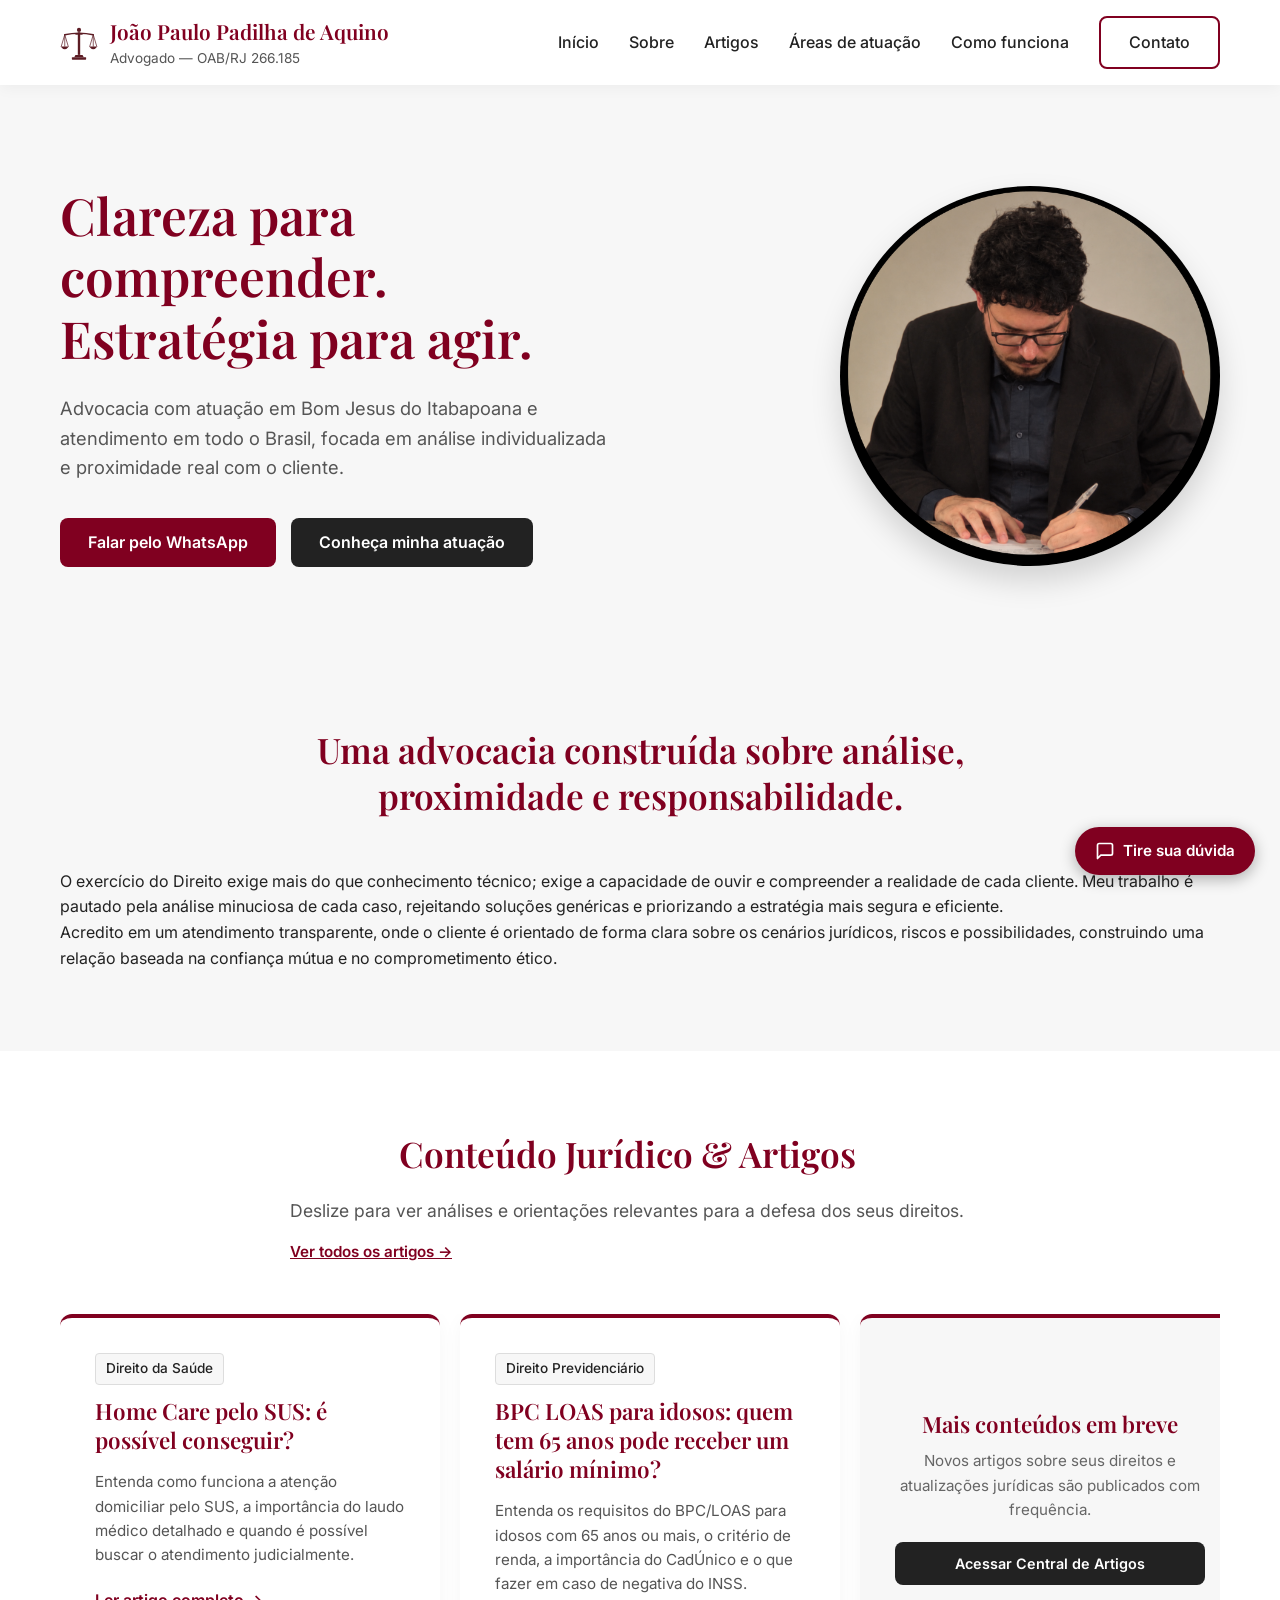
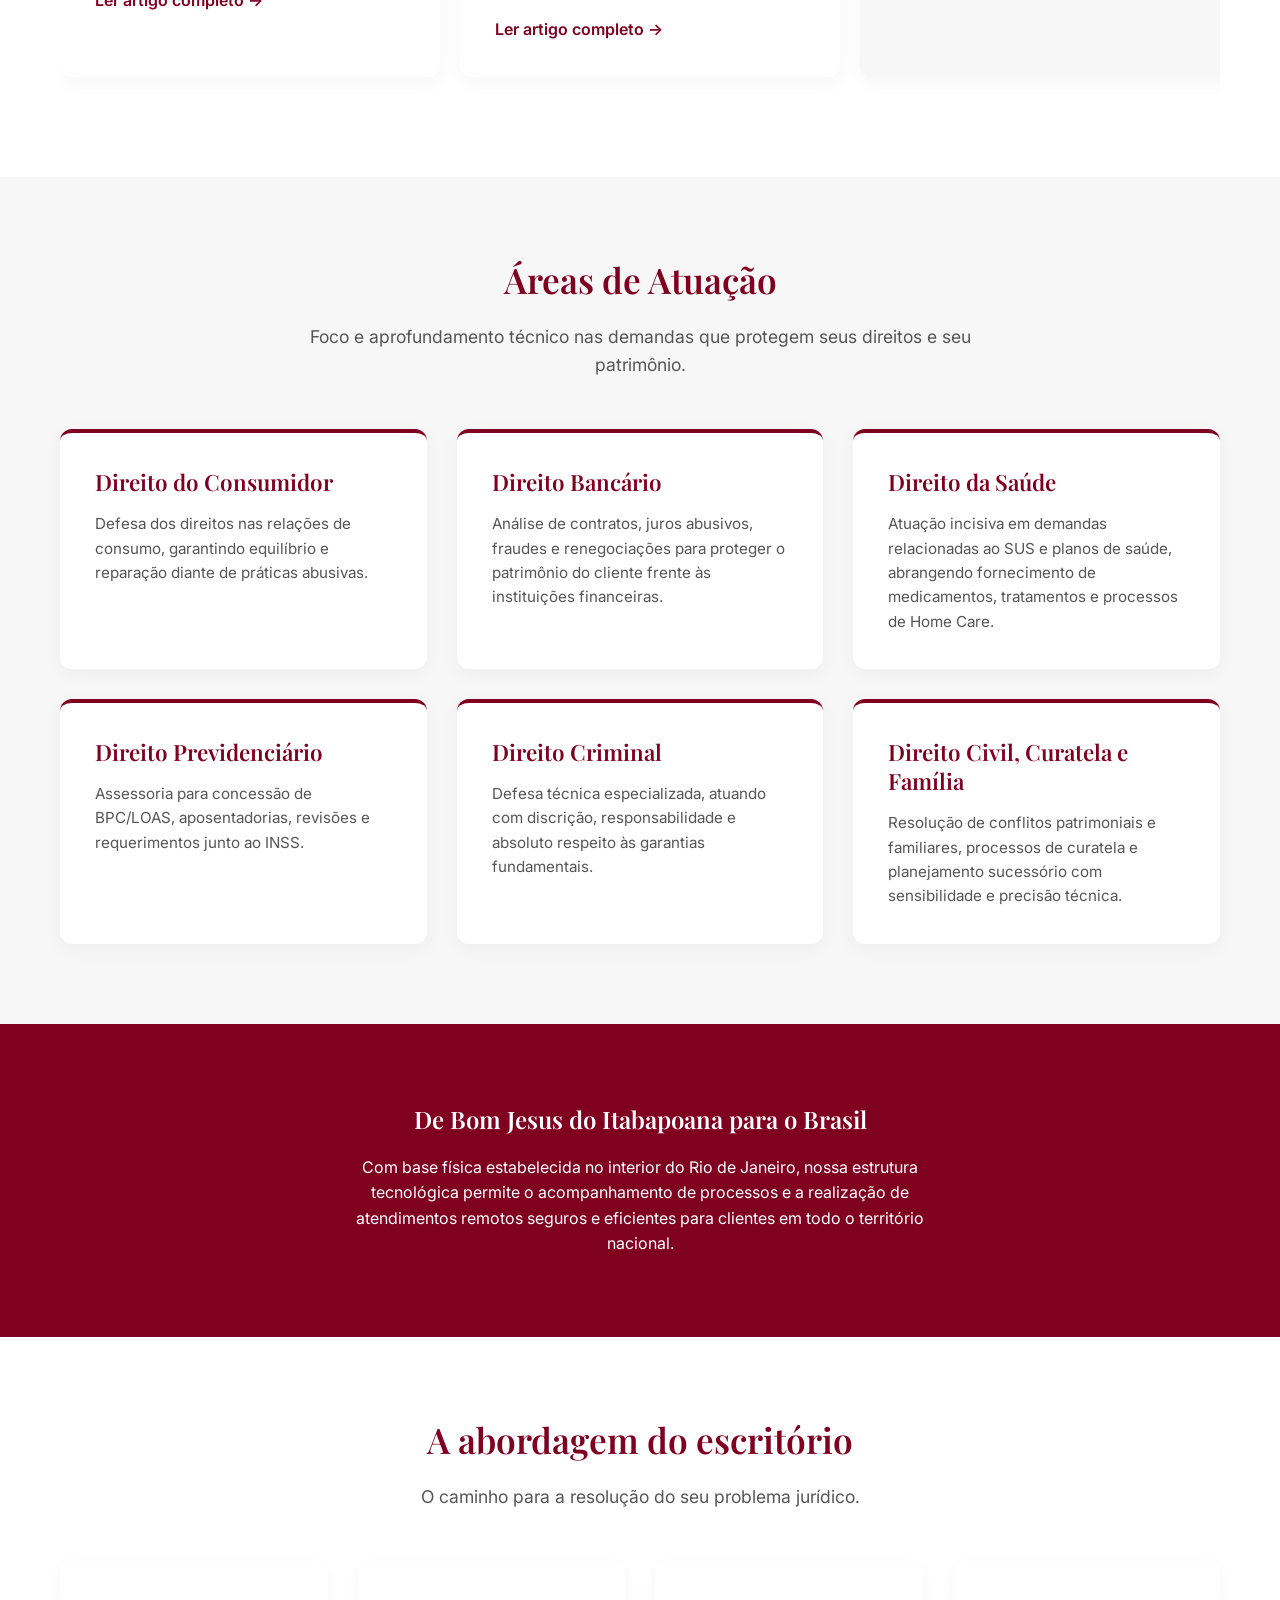
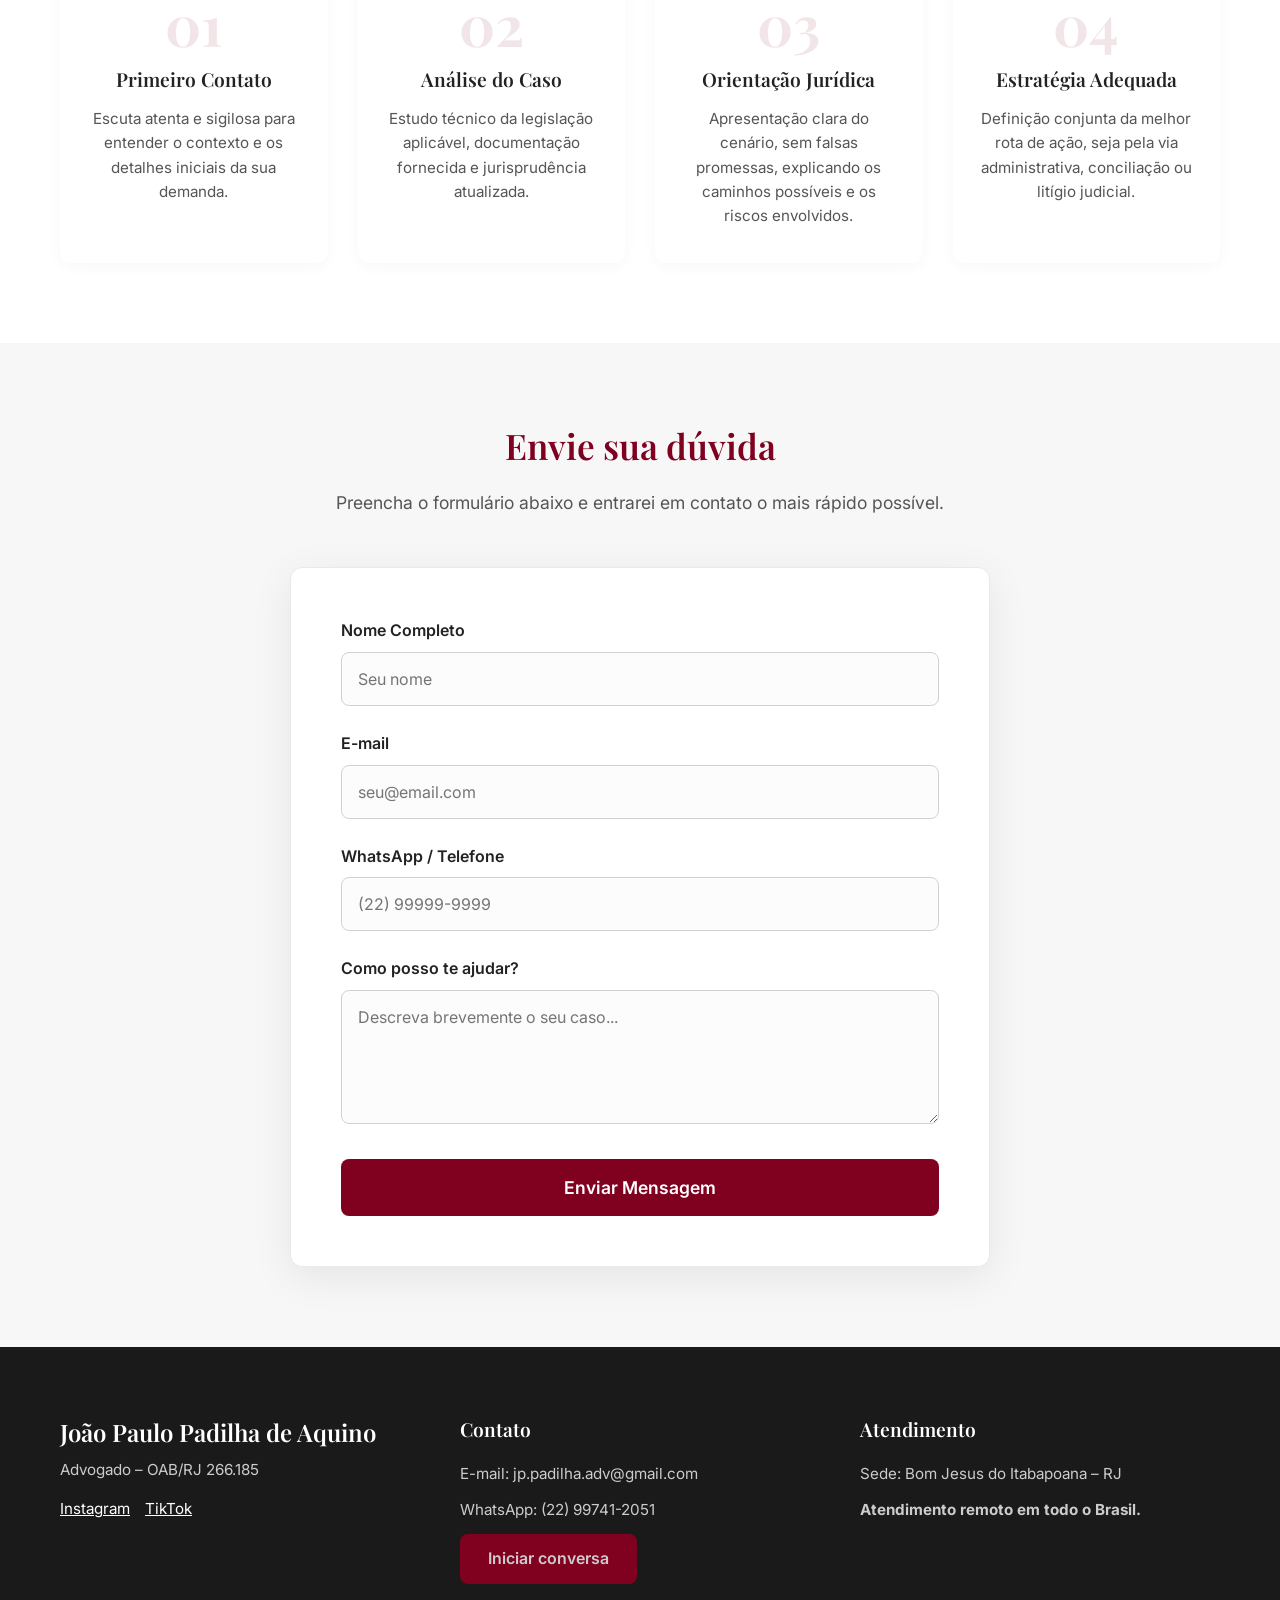
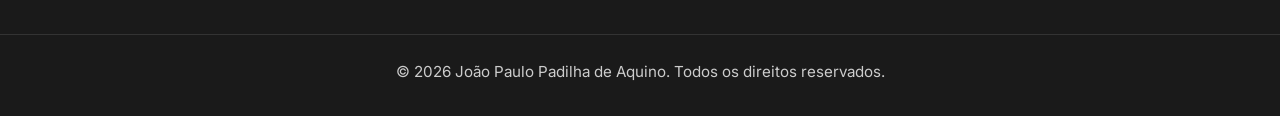
==== commit 80529ae9: "Update preview.html" ====
--- a/preview.html
+++ b/preview.html
@@ -29,6 +29,41 @@
     
     <!-- CSS -->
     <link rel="stylesheet" href="style.css">
+
+    <!-- Estilo customizado para o Carrossel Horizontal de Artigos -->
+    <style>
+        .artigos-slider {
+            display: flex;
+            gap: 20px;
+            overflow-x: auto;
+            scroll-snap-type: x mandatory;
+            scroll-behavior: smooth;
+            padding-bottom: 20px;
+            -webkit-overflow-scrolling: touch;
+        }
+        .artigos-slider::-webkit-scrollbar {
+            height: 8px;
+        }
+        .artigos-slider::-webkit-scrollbar-track {
+            background: rgba(0,0,0,0.05);
+            border-radius: 4px;
+        }
+        .artigos-slider::-webkit-scrollbar-thumb {
+            background: var(--primary);
+            border-radius: 4px;
+        }
+        .artigos-slider .card {
+            min-width: 320px;
+            max-width: 380px;
+            flex: 0 0 auto;
+            scroll-snap-align: start;
+        }
+        @media (min-width: 768px) {
+            .artigos-slider .card {
+                min-width: 380px;
+            }
+        }
+    </style>
 
     <!-- Schema.org para SEO Local/Profissional -->
     <script type="application/ld+json">
@@ -71,7 +106,9 @@
                 <ul>
                     <li><a href="#inicio">Início</a></li>
                     <li><a href="#sobre">Sobre</a></li>
+                    <li><a href="#conteudo">Artigos</a></li>
                     <li><a href="#atuacao">Áreas de atuação</a></li>
+                    <li><a href="#como-ajudar">Como funciona</a></li>
                     <li><a href="#fale-conosco" class="btn-outline">Contato</a></li>
                 </ul>
             </nav>
@@ -86,7 +123,7 @@
                 <p>Advocacia com atuação em Bom Jesus do Itabapoana e atendimento em todo o Brasil, focada em análise individualizada e proximidade real com o cliente.</p>
                 <div class="hero-buttons">
                     <a href="https://wa.me/5522997412051" target="_blank" class="btn-primary">Falar pelo WhatsApp</a>
-                    <a href="#fale-conosco" class="btn-secondary">Enviar Dúvida / Caso</a>
+                    <a href="#atuacao" class="btn-secondary">Conheça minha atuação</a>
                 </div>
             </div>
             <div class="hero-image">
@@ -108,35 +145,74 @@
         </div>
     </section>
 
+    <!-- CONTEÚDO JURÍDICO / ARTIGOS (EM CARROSSEL DESLIZANTE) -->
+    <section id="conteudo" class="section">
+        <div class="container">
+            <div class="section-header" style="display: flex; justify-content: space-between; align-items: flex-end; flex-wrap: wrap; gap: 15px;">
+                <div>
+                    <h2>Conteúdo Jurídico & Artigos</h2>
+                    <p>Deslize para ver análises e orientações relevantes para a defesa dos seus direitos.</p>
+                </div>
+                <a href="artigos/todos-os-artigos.html" style="color: var(--primary); font-weight: 600; font-size: 0.95rem; text-decoration: underline;">Ver todos os artigos &rarr;</a>
+            </div>
+            
+            <!-- Cards deslizantes na horizontal -->
+            <div class="artigos-slider" style="margin-top: 30px;">
+                <!-- Artigo Home Care -->
+                <article class="card">
+                    <span class="tag" style="display: inline-block; margin-bottom: 12px; background-color: var(--bg-light); padding: 4px 10px; border-radius: 4px; font-size: 0.85rem;">Direito da Saúde</span>
+                    <h3>Home Care pelo SUS: é possível conseguir?</h3>
+                    <p>Entenda como funciona a atenção domiciliar pelo SUS, a importância do laudo médico detalhado e quando é possível buscar o atendimento judicialmente.</p>
+                    <a href="artigos/artigo-home-care.html" style="display: inline-block; margin-top: 20px; color: var(--primary); font-weight: 600;">Ler artigo completo &rarr;</a>
+                </article>
+
+                <!-- Artigo BPC/LOAS -->
+                <article class="card">
+                    <span class="tag" style="display: inline-block; margin-bottom: 12px; background-color: var(--bg-light); padding: 4px 10px; border-radius: 4px; font-size: 0.85rem;">Direito Previdenciário</span>
+                    <h3>BPC LOAS para idosos: quem tem 65 anos pode receber um salário mínimo?</h3>
+                    <p>Entenda os requisitos do BPC/LOAS para idosos com 65 anos ou mais, o critério de renda, a importância do CadÚnico e o que fazer em caso de negativa do INSS.</p>
+                    <a href="artigos/bpc-loas-idosos.html" style="display: inline-block; margin-top: 20px; color: var(--primary); font-weight: 600;">Ler artigo completo &rarr;</a>
+                </article>
+
+                <!-- Espaço para futuros artigos adicionais -->
+                <article class="card" style="display: flex; flex-direction: column; justify-content: center; text-align: center; background-color: var(--bg-light);">
+                    <h3 style="margin-bottom: 10px;">Mais conteúdos em breve</h3>
+                    <p style="font-size: 0.95rem; color: #666;">Novos artigos sobre seus direitos e atualizações jurídicas são publicados com frequência.</p>
+                    <a href="artigos/todos-os-artigos.html" class="btn-secondary" style="margin-top: 20px; display: inline-block; padding: 10px 20px; font-size: 0.9rem;">Acessar Central de Artigos</a>
+                </article>
+            </div>
+        </div>
+    </section>
+
     <!-- ÁREAS DE ATUAÇÃO -->
-    <section id="atuacao" class="section">
+    <section id="atuacao" class="section bg-light">
         <div class="container">
             <div class="section-header">
                 <h2>Áreas de Atuação</h2>
                 <p>Foco e aprofundamento técnico nas demandas que protegem seus direitos e seu patrimônio.</p>
             </div>
             <div class="grid-cards">
-                <article class="card">
+                <article class="card" style="background: white;">
                     <h3>Direito do Consumidor</h3>
                     <p>Defesa dos direitos nas relações de consumo, garantindo equilíbrio e reparação diante de práticas abusivas.</p>
                 </article>
-                <article class="card">
+                <article class="card" style="background: white;">
                     <h3>Direito Bancário</h3>
                     <p>Análise de contratos, juros abusivos, fraudes e renegociações para proteger o patrimônio do cliente frente às instituições financeiras.</p>
                 </article>
-                <article class="card">
+                <article class="card" style="background: white;">
                     <h3>Direito da Saúde</h3>
                     <p>Atuação incisiva em demandas relacionadas ao SUS e planos de saúde, abrangendo fornecimento de medicamentos, tratamentos e processos de Home Care.</p>
                 </article>
-                <article class="card">
+                <article class="card" style="background: white;">
                     <h3>Direito Previdenciário</h3>
                     <p>Assessoria para concessão de BPC/LOAS, aposentadorias, revisões e requerimentos junto ao INSS.</p>
                 </article>
-                <article class="card">
+                <article class="card" style="background: white;">
                     <h3>Direito Criminal</h3>
                     <p>Defesa técnica especializada, atuando com discrição, responsabilidade e absoluto respeito às garantias fundamentais.</p>
                 </article>
-                <article class="card">
+                <article class="card" style="background: white;">
                     <h3>Direito Civil, Curatela e Família</h3>
                     <p>Resolução de conflitos patrimoniais e familiares, processos de curatela e planejamento sucessório com sensibilidade e precisão técnica.</p>
                 </article>
@@ -144,12 +220,52 @@
         </div>
     </section>
 
+    <!-- ATUAÇÃO REGIONAL -->
+    <section id="regional" class="section bg-burgundy text-white">
+        <div class="container text-center">
+            <h2 class="font-serif">De Bom Jesus do Itabapoana para o Brasil</h2>
+            <p class="max-w-600">Com base física estabelecida no interior do Rio de Janeiro, nossa estrutura tecnológica permite o acompanhamento de processos e a realização de atendimentos remotos seguros e eficientes para clientes em todo o território nacional.</p>
+        </div>
+    </section>
+
+    <!-- COMO POSSO AJUDAR -->
+    <section id="como-ajudar" class="section">
+        <div class="container">
+            <div class="section-header">
+                <h2>A abordagem do escritório</h2>
+                <p>O caminho para a resolução do seu problema jurídico.</p>
+            </div>
+            <div class="timeline">
+                <div class="step">
+                    <span class="step-num">01</span>
+                    <h4>Primeiro Contato</h4>
+                    <p>Escuta atenta e sigilosa para entender o contexto e os detalhes iniciais da sua demanda.</p>
+                </div>
+                <div class="step">
+                    <span class="step-num">02</span>
+                    <h4>Análise do Caso</h4>
+                    <p>Estudo técnico da legislação aplicável, documentação fornecida e jurisprudência atualizada.</p>
+                </div>
+                <div class="step">
+                    <span class="step-num">03</span>
+                    <h4>Orientação Jurídica</h4>
+                    <p>Apresentação clara do cenário, sem falsas promessas, explicando os caminhos possíveis e os riscos envolvidos.</p>
+                </div>
+                <div class="step">
+                    <span class="step-num">04</span>
+                    <h4>Estratégia Adequada</h4>
+                    <p>Definição conjunta da melhor rota de ação, seja pela via administrativa, conciliação ou litígio judicial.</p>
+                </div>
+            </div>
+        </div>
+    </section>
+
     <!-- FORMULÁRIO DE CONTATO -->
     <section id="fale-conosco" class="section bg-light">
         <div class="container">
             <div class="section-header">
                 <h2>Envie sua dúvida</h2>
-                <p>Descreva brevemente o seu caso abaixo. Entrarei em contato o mais rápido possível.</p>
+                <p>Preencha o formulário abaixo e entrarei em contato o mais rápido possível.</p>
             </div>
             
             <div class="form-container">
@@ -187,78 +303,6 @@
         </div>
     </section>
 
-    <!-- ATUAÇÃO REGIONAL -->
-    <section id="regional" class="section bg-burgundy text-white">
-        <div class="container text-center">
-            <h2 class="font-serif">De Bom Jesus do Itabapoana para o Brasil</h2>
-            <p class="max-w-600">Com base física estabelecida no interior do Rio de Janeiro, nossa estrutura tecnológica permite o acompanhamento de processos e a realização de atendimentos remotos seguros e eficientes para clientes em todo o território nacional.</p>
-        </div>
-    </section>
-
-    <!-- COMO POSSO AJUDAR -->
-    <section id="como-ajudar" class="section">
-        <div class="container">
-            <div class="section-header">
-                <h2>A abordagem do escritório</h2>
-                <p>O caminho para a resolução do seu problema jurídico.</p>
-            </div>
-            <div class="timeline">
-                <div class="step">
-                    <span class="step-num">01</span>
-                    <h4>Primeiro Contato</h4>
-                    <p>Escuta atenta e sigilosa para entender o contexto e os detalhes iniciais da sua demanda.</p>
-                </div>
-                <div class="step">
-                    <span class="step-num">02</span>
-                    <h4>Análise do Caso</h4>
-                    <p>Estudo técnico da legislação aplicável, documentação fornecida e jurisprudência atualizada.</p>
-                </div>
-                <div class="step">
-                    <span class="step-num">03</span>
-                    <h4>Orientação Jurídica</h4>
-                    <p>Apresentação clara do cenário, sem falsas promessas, explicando os caminhos possíveis e os riscos envolvidos.</p>
-                </div>
-                <div class="step">
-                    <span class="step-num">04</span>
-                    <h4>Estratégia Adequada</h4>
-                    <p>Definição conjunta da melhor rota de ação, seja pela via administrativa, conciliação ou litígio judicial.</p>
-                </div>
-            </div>
-        </div>
-    </section>
-
-    <!-- CONTEÚDO JURÍDICO / ARTIGOS -->
-    <section id="conteudo" class="section bg-light">
-        <div class="container">
-            <div class="section-header">
-                <h2>Conteúdo Jurídico & Artigos</h2>
-                <p>Análises e orientações sobre temas relevantes para a defesa dos seus direitos.</p>
-            </div>
-            
-            <div class="grid-cards" style="margin-bottom: 30px;">
-                <!-- Artigo Home Care -->
-                <article class="card">
-                    <span class="tag" style="display: inline-block; margin-bottom: 12px; background-color: var(--bg-light);">Direito da Saúde</span>
-                    <h3>Home Care pelo SUS: é possível conseguir?</h3>
-                    <p>Entenda como funciona a atenção domiciliar pelo SUS, a importância do laudo médico detalhado e quando é possível buscar o atendimento judicialmente.</p>
-                    <a href="artigos/artigo-home-care.html" style="display: inline-block; margin-top: 20px; color: var(--primary); font-weight: 600;">Ler artigo completo &rarr;</a>
-                </article>
-
-                <!-- Artigo BPC/LOAS -->
-                <article class="card">
-                    <span class="tag" style="display: inline-block; margin-bottom: 12px; background-color: var(--bg-light);">Direito Previdenciário</span>
-                    <h3>BPC LOAS para idosos: quem tem 65 anos pode receber um salário mínimo?</h3>
-                    <p>Entenda os requisitos do BPC/LOAS para idosos com 65 anos ou mais, o critério de renda, a importância do CadÚnico e o que fazer em caso de negativa do INSS.</p>
-                    <a href="artigos/bpc-loas-idosos.html" style="display: inline-block; margin-top: 20px; color: var(--primary); font-weight: 600;">Ler artigo completo &rarr;</a>
-                </article>
-            </div>
-
-            <div style="text-align: center;">
-                <a href="artigos/todos-os-artigos.html" style="color: var(--primary); font-weight: 600; font-size: 1rem; text-decoration: underline;">Ver todos os artigos publicados &rarr;</a>
-            </div>
-        </div>
-    </section>
-
     <!-- FOOTER / CONTATO -->
     <footer id="contato" class="footer">
         <div class="container footer-grid">
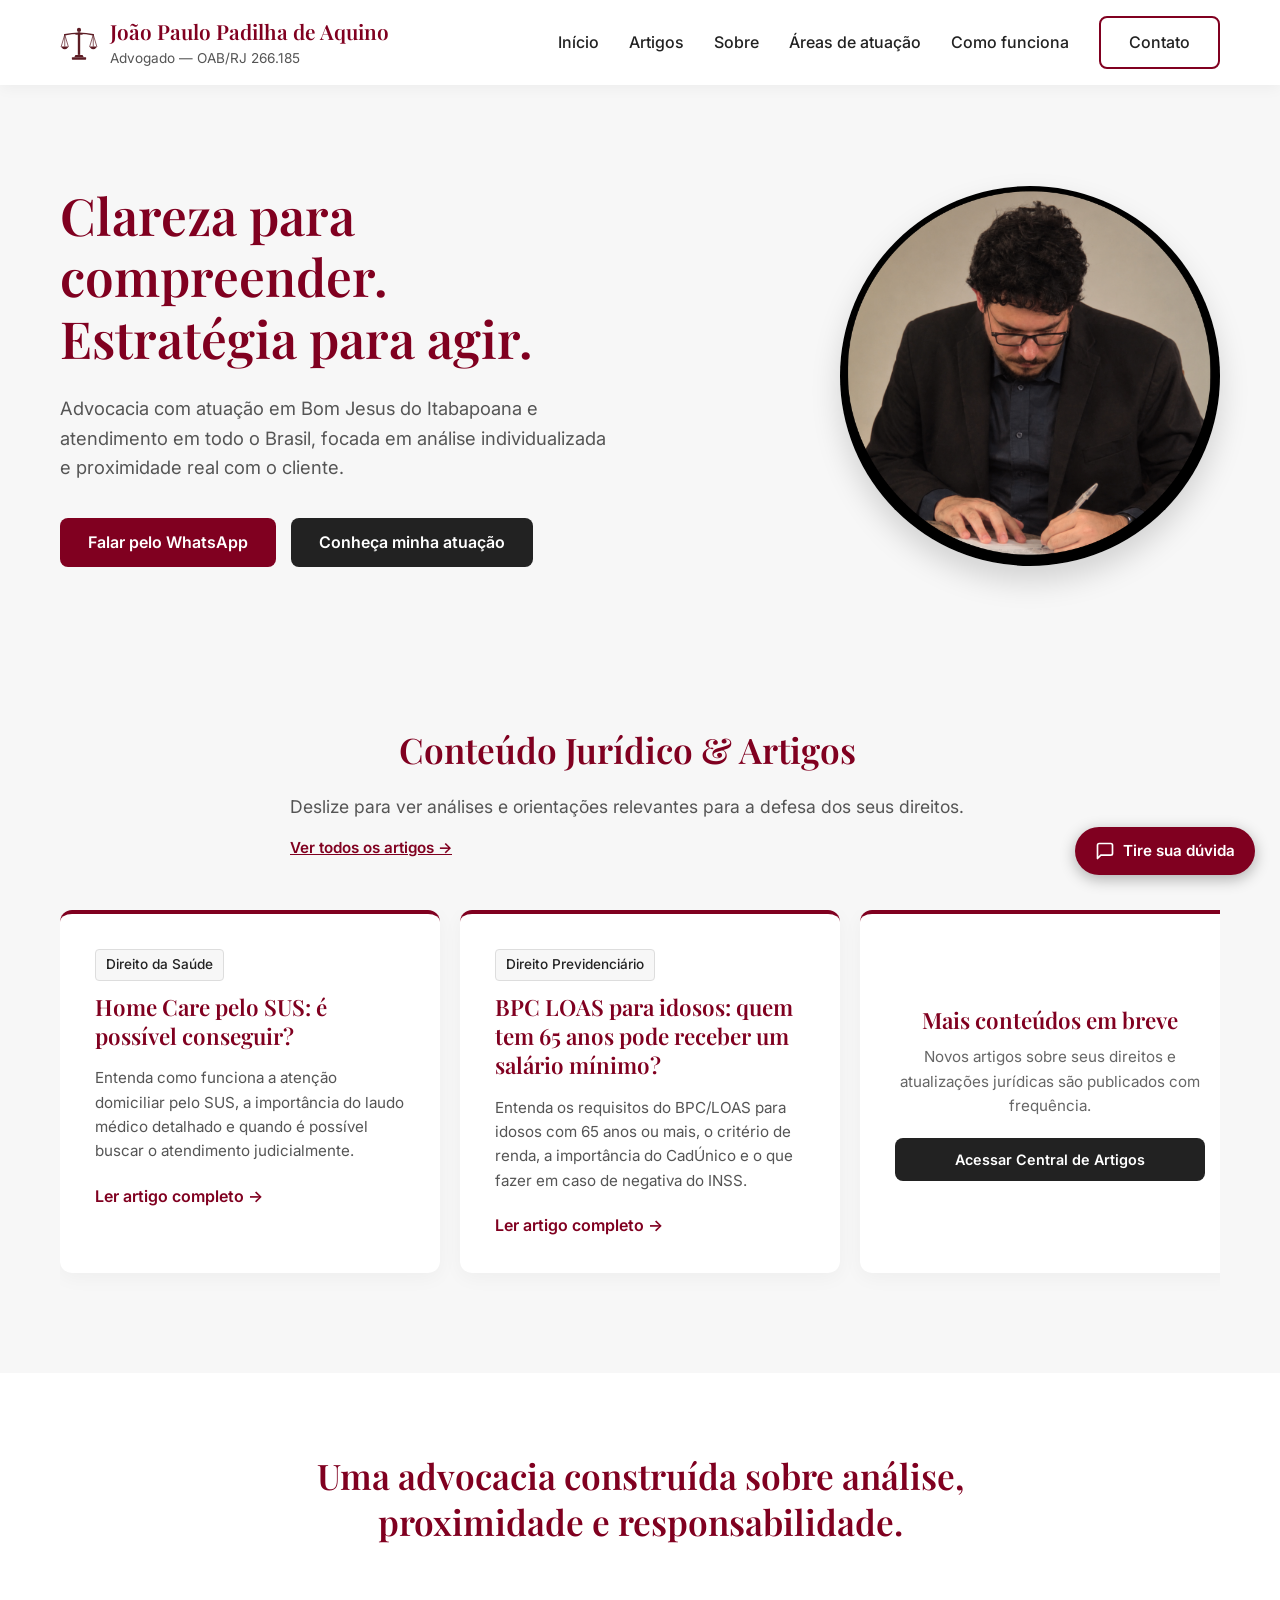
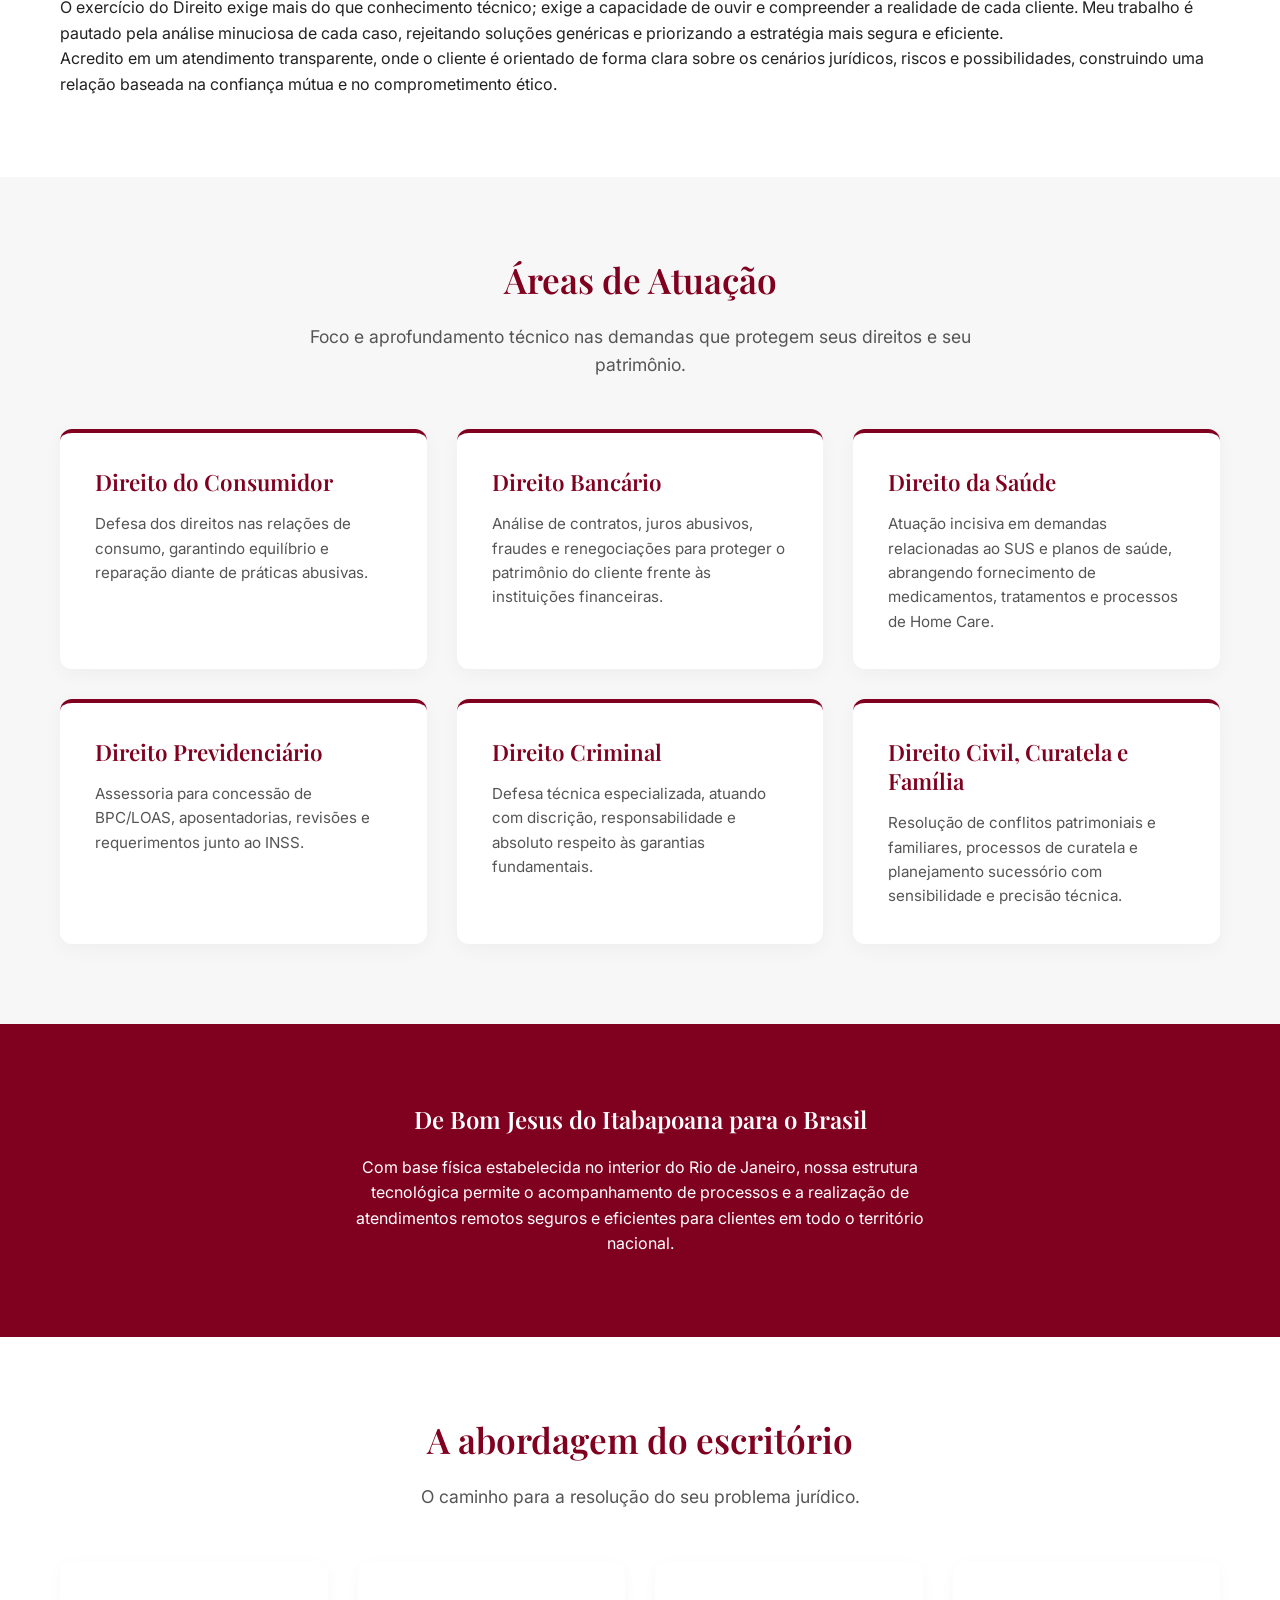
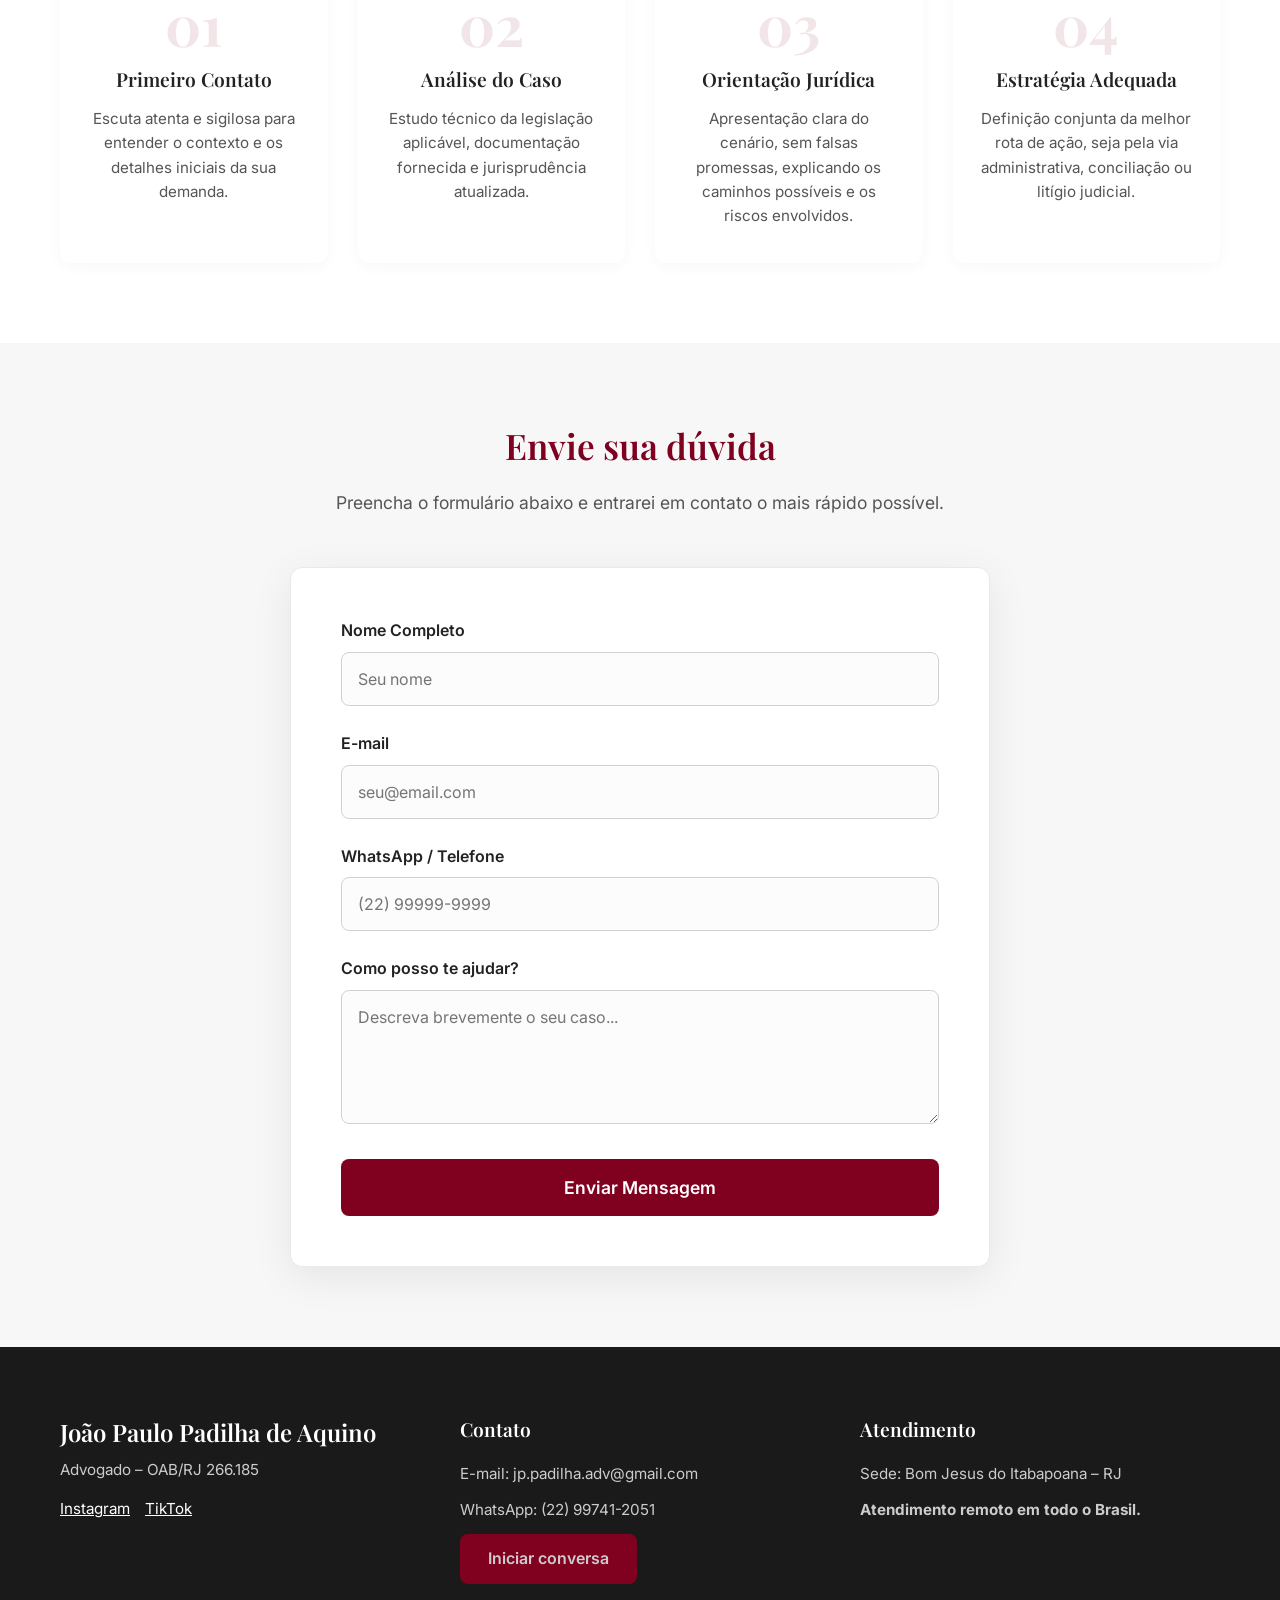
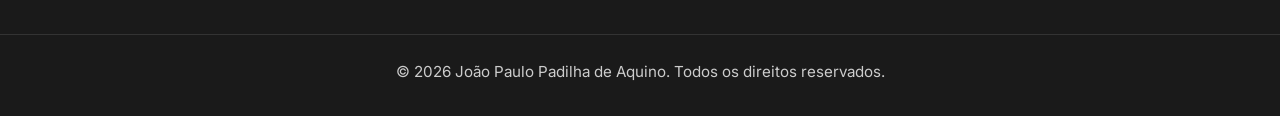
==== commit d428100c: "Update preview.html" ====
--- a/preview.html
+++ b/preview.html
@@ -7,13 +7,13 @@
     <!-- SEO Básico -->
     <title>João Paulo Padilha de Aquino | Advogado em Bom Jesus do Itabapoana - RJ</title>
     
-    <!-- Favicon (O ícone da aba do navegador) -->
+    <!-- Favicon -->
     <link rel="icon" type="image/svg+xml" href="assets/logo-balanca-svg.svg">
     
     <meta name="description" content="Advocacia especializada em Direito do Consumidor, Bancário, Saúde, Criminal, Previdenciário e Civil. Atendimento em Bom Jesus do Itabapoana e em todo o Brasil.">
     <meta name="keywords" content="advogado Bom Jesus do Itabapoana, advogado BPC LOAS, advogado direito bancário, advogado home care, advogado criminal">
     
-    <!-- Open Graph (Redes Sociais e WhatsApp) -->
+    <!-- Open Graph -->
     <meta property="og:title" content="João Paulo Padilha de Aquino | Advocacia Estratégica">
     <meta property="og:description" content="Análise individualizada e atendimento próximo. Atuação presencial e remota em todo o Brasil.">
     <meta property="og:type" content="website">
@@ -65,7 +65,7 @@
         }
     </style>
 
-    <!-- Schema.org para SEO Local/Profissional -->
+    <!-- Schema.org -->
     <script type="application/ld+json">
     {
       "@context": "https://schema.org",
@@ -89,7 +89,6 @@
     <!-- CABEÇALHO -->
     <header class="header">
         <div class="container header-content">
-            <!-- Logotipo e Nome -->
             <div class="brand" style="display: flex; align-items: center; gap: 12px;">
                 <img src="assets/logo-balanca-svg.svg" alt="Logotipo Balança da Justiça" width="38" height="38">
                 <div style="display: flex; flex-direction: column;">
@@ -105,8 +104,8 @@
             <nav class="nav-menu">
                 <ul>
                     <li><a href="#inicio">Início</a></li>
+                    <li><a href="#conteudo">Artigos</a></li>
                     <li><a href="#sobre">Sobre</a></li>
-                    <li><a href="#conteudo">Artigos</a></li>
                     <li><a href="#atuacao">Áreas de atuação</a></li>
                     <li><a href="#como-ajudar">Como funciona</a></li>
                     <li><a href="#fale-conosco" class="btn-outline">Contato</a></li>
@@ -132,21 +131,8 @@
         </div>
     </section>
 
-    <!-- SOBRE -->
-    <section id="sobre" class="section bg-light">
-        <div class="container">
-            <div class="section-header">
-                <h2>Uma advocacia construída sobre análise, proximidade e responsabilidade.</h2>
-            </div>
-            <div class="sobre-content">
-                <p>O exercício do Direito exige mais do que conhecimento técnico; exige a capacidade de ouvir e compreender a realidade de cada cliente. Meu trabalho é pautado pela análise minuciosa de cada caso, rejeitando soluções genéricas e priorizando a estratégia mais segura e eficiente.</p>
-                <p>Acredito em um atendimento transparente, onde o cliente é orientado de forma clara sobre os cenários jurídicos, riscos e possibilidades, construindo uma relação baseada na confiança mútua e no comprometimento ético.</p>
-            </div>
-        </div>
-    </section>
-
-    <!-- CONTEÚDO JURÍDICO / ARTIGOS (EM CARROSSEL DESLIZANTE) -->
-    <section id="conteudo" class="section">
+    <!-- CONTEÚDO JURÍDICO / ARTIGOS EM CARROSSEL (LOGO NO TOPO, APÓS O HERO) -->
+    <section id="conteudo" class="section bg-light">
         <div class="container">
             <div class="section-header" style="display: flex; justify-content: space-between; align-items: flex-end; flex-wrap: wrap; gap: 15px;">
                 <div>
@@ -159,7 +145,7 @@
             <!-- Cards deslizantes na horizontal -->
             <div class="artigos-slider" style="margin-top: 30px;">
                 <!-- Artigo Home Care -->
-                <article class="card">
+                <article class="card" style="background: white;">
                     <span class="tag" style="display: inline-block; margin-bottom: 12px; background-color: var(--bg-light); padding: 4px 10px; border-radius: 4px; font-size: 0.85rem;">Direito da Saúde</span>
                     <h3>Home Care pelo SUS: é possível conseguir?</h3>
                     <p>Entenda como funciona a atenção domiciliar pelo SUS, a importância do laudo médico detalhado e quando é possível buscar o atendimento judicialmente.</p>
@@ -167,7 +153,7 @@
                 </article>
 
                 <!-- Artigo BPC/LOAS -->
-                <article class="card">
+                <article class="card" style="background: white;">
                     <span class="tag" style="display: inline-block; margin-bottom: 12px; background-color: var(--bg-light); padding: 4px 10px; border-radius: 4px; font-size: 0.85rem;">Direito Previdenciário</span>
                     <h3>BPC LOAS para idosos: quem tem 65 anos pode receber um salário mínimo?</h3>
                     <p>Entenda os requisitos do BPC/LOAS para idosos com 65 anos ou mais, o critério de renda, a importância do CadÚnico e o que fazer em caso de negativa do INSS.</p>
@@ -175,11 +161,24 @@
                 </article>
 
                 <!-- Espaço para futuros artigos adicionais -->
-                <article class="card" style="display: flex; flex-direction: column; justify-content: center; text-align: center; background-color: var(--bg-light);">
+                <article class="card" style="display: flex; flex-direction: column; justify-content: center; text-align: center; background-color: white;">
                     <h3 style="margin-bottom: 10px;">Mais conteúdos em breve</h3>
                     <p style="font-size: 0.95rem; color: #666;">Novos artigos sobre seus direitos e atualizações jurídicas são publicados com frequência.</p>
                     <a href="artigos/todos-os-artigos.html" class="btn-secondary" style="margin-top: 20px; display: inline-block; padding: 10px 20px; font-size: 0.9rem;">Acessar Central de Artigos</a>
                 </article>
+            </div>
+        </div>
+    </section>
+
+    <!-- SOBRE -->
+    <section id="sobre" class="section">
+        <div class="container">
+            <div class="section-header">
+                <h2>Uma advocacia construída sobre análise, proximidade e responsabilidade.</h2>
+            </div>
+            <div class="sobre-content">
+                <p>O exercício do Direito exige mais do que conhecimento técnico; exige a capacidade de ouvir e compreender a realidade de cada cliente. Meu trabalho é pautado pela análise minuciosa de cada caso, rejeitando soluções genéricas e priorizando a estratégia mais segura e eficiente.</p>
+                <p>Acredito em um atendimento transparente, onde o cliente é orientado de forma clara sobre os cenários jurídicos, riscos e possibilidades, construindo uma relação baseada na confiança mútua e no comprometimento ético.</p>
             </div>
         </div>
     </section>
@@ -269,10 +268,8 @@
             </div>
             
             <div class="form-container">
-                <!-- O FormSubmit envia direto para o seu e-mail -->
                 <form action="https://formsubmit.co/jp.padilha.adv@gmail.com" method="POST" class="contact-form">
                     
-                    <!-- Configurações ocultas do FormSubmit -->
                     <input type="hidden" name="_captcha" value="false">
                     <input type="hidden" name="_next" value="https://joaopaulopadilha.adv.br/">
                     <input type="hidden" name="_subject" value="Novo contato pelo site!">
@@ -303,13 +300,12 @@
         </div>
     </section>
 
-    <!-- FOOTER / CONTATO -->
+    <!-- FOOTER -->
     <footer id="contato" class="footer">
         <div class="container footer-grid">
             <div class="footer-brand">
                 <h3 class="font-serif">João Paulo Padilha de Aquino</h3>
                 <p>Advogado – OAB/RJ 266.185</p>
-                <!-- Redes Sociais no Rodapé -->
                 <div style="display: flex; gap: 15px; margin-top: 15px;">
                     <a href="https://www.instagram.com/jp.padilha.advogado/" target="_blank" style="color: inherit; text-decoration: underline; font-size: 0.95rem;">Instagram</a>
                     <a href="https://www.tiktok.com/@drjppadilha" target="_blank" style="color: inherit; text-decoration: underline; font-size: 0.95rem;">TikTok</a>
@@ -332,7 +328,7 @@
         </div>
     </footer>
 
-    <!-- BOTÃO FLUTUANTE "Tire sua dúvida" -->
+    <!-- BOTÃO FLUTUANTE -->
     <a href="#fale-conosco" aria-label="Tire sua dúvida" style="position: fixed; bottom: 25px; right: 25px; background-color: var(--primary); color: white; padding: 12px 20px; border-radius: 50px; display: flex; align-items: center; gap: 8px; font-family: 'Inter', sans-serif; font-size: 0.95rem; font-weight: 600; box-shadow: 0 4px 15px rgba(0,0,0,0.3); z-index: 9999; text-decoration: none; transition: transform 0.3s ease;">
         <svg viewBox="0 0 24 24" width="20" height="20" fill="none" stroke="currentColor" stroke-width="2" stroke-linecap="round" stroke-linejoin="round">
             <path d="M21 15a2 2 0 0 1-2 2H7l-4 4V5a2 2 0 0 1 2-2h14a2 2 0 0 1 2 2z"></path>
